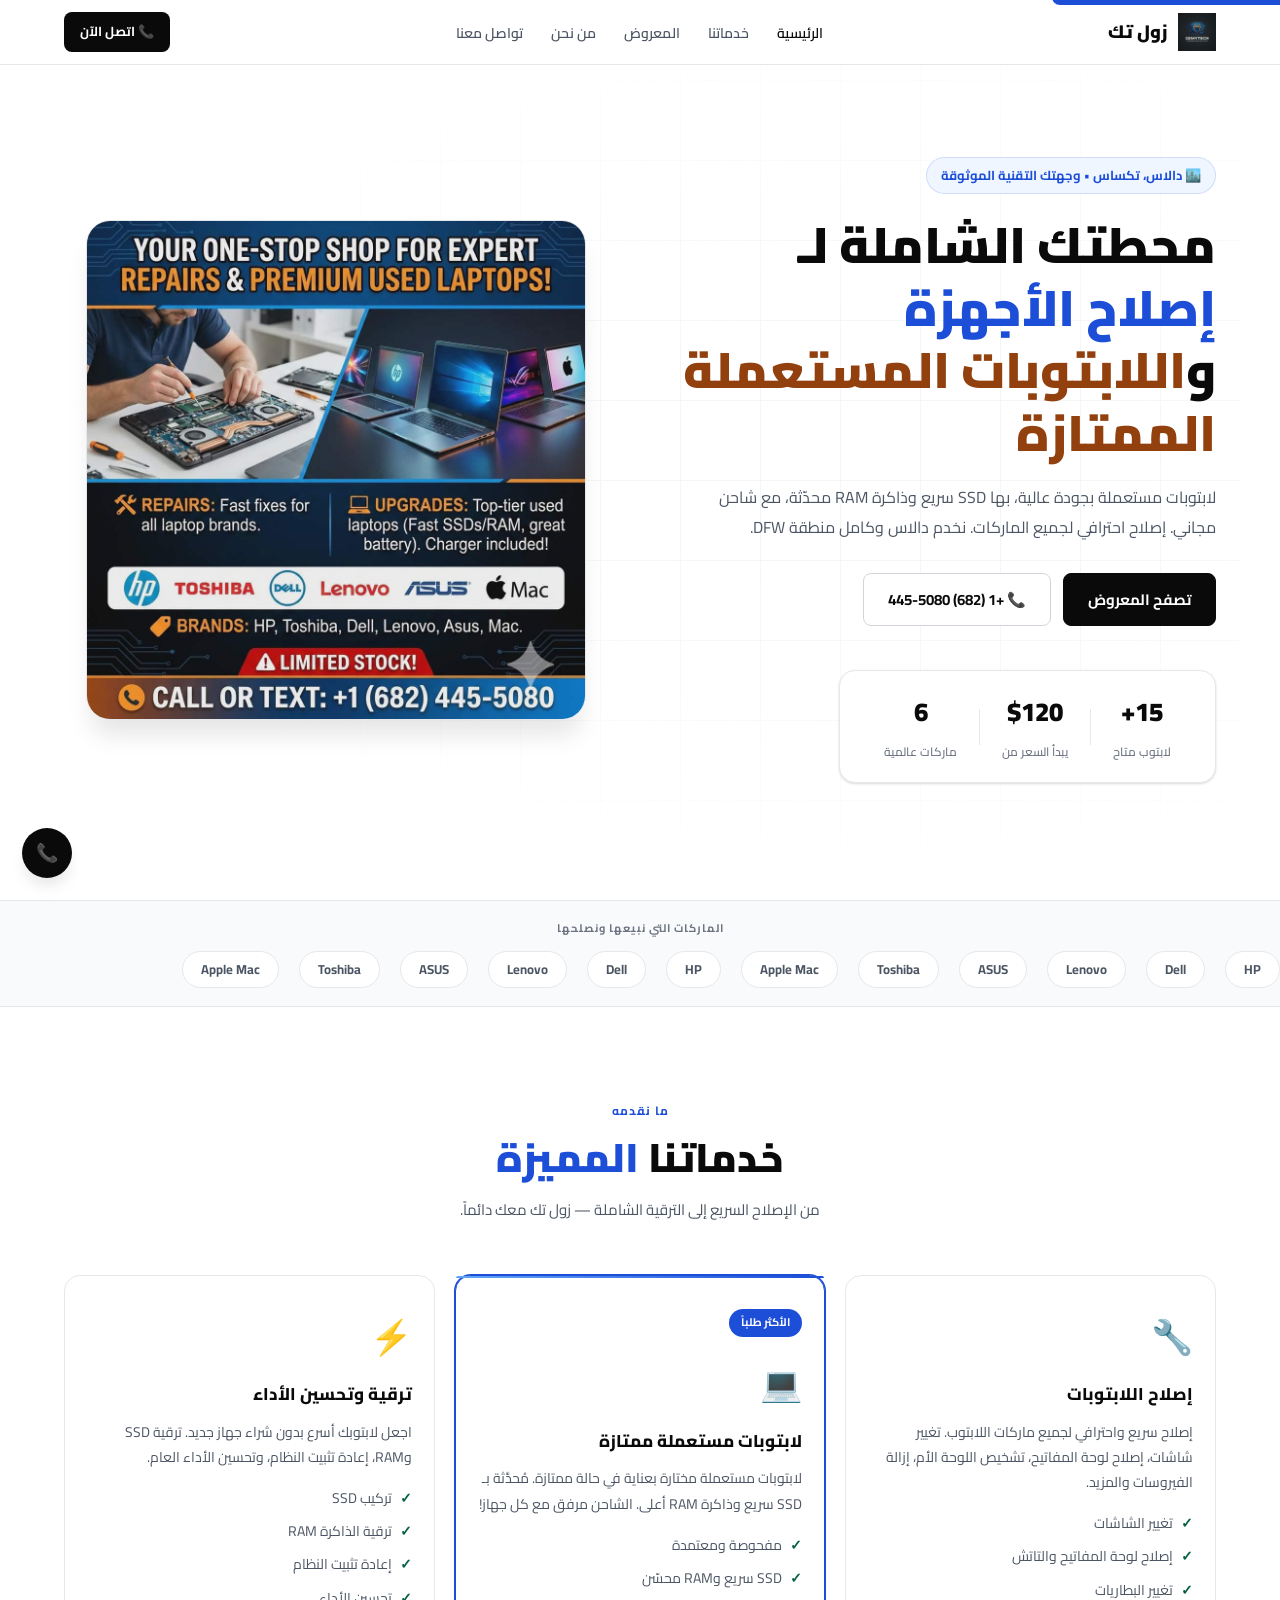
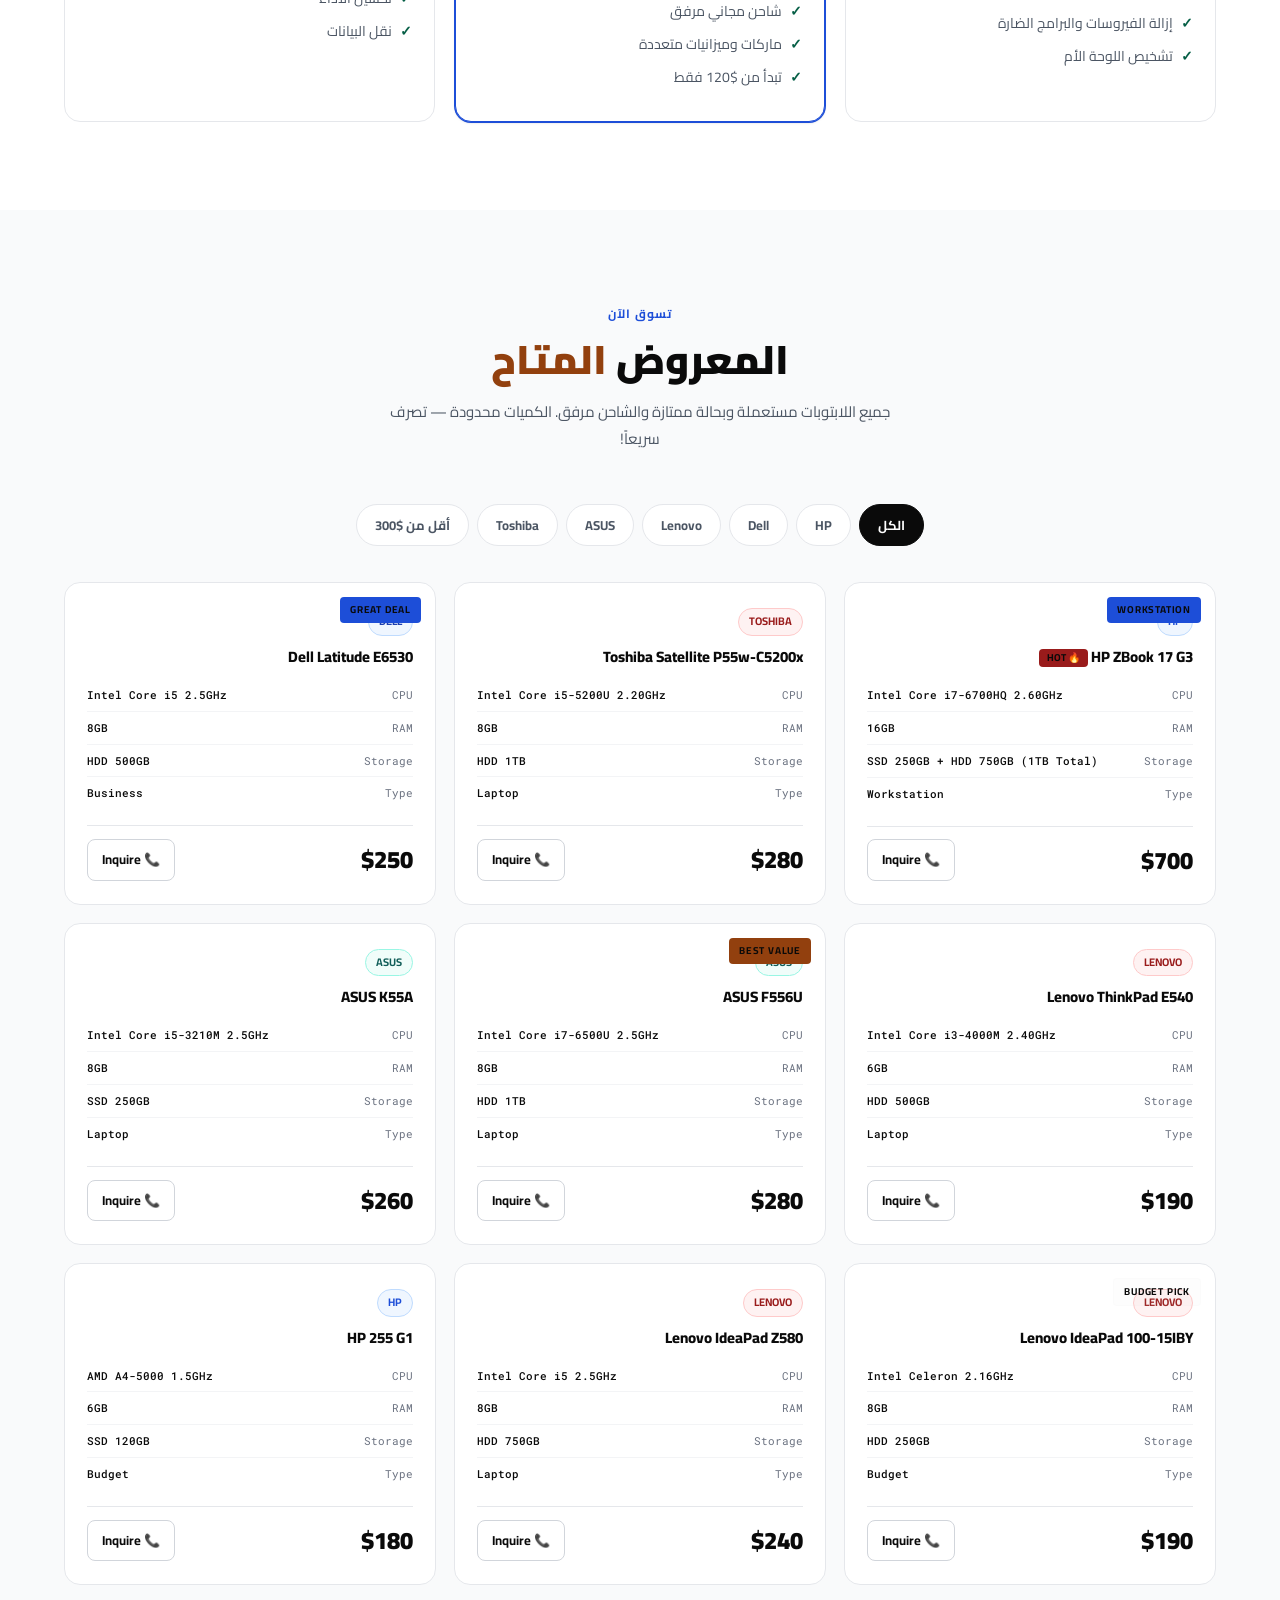
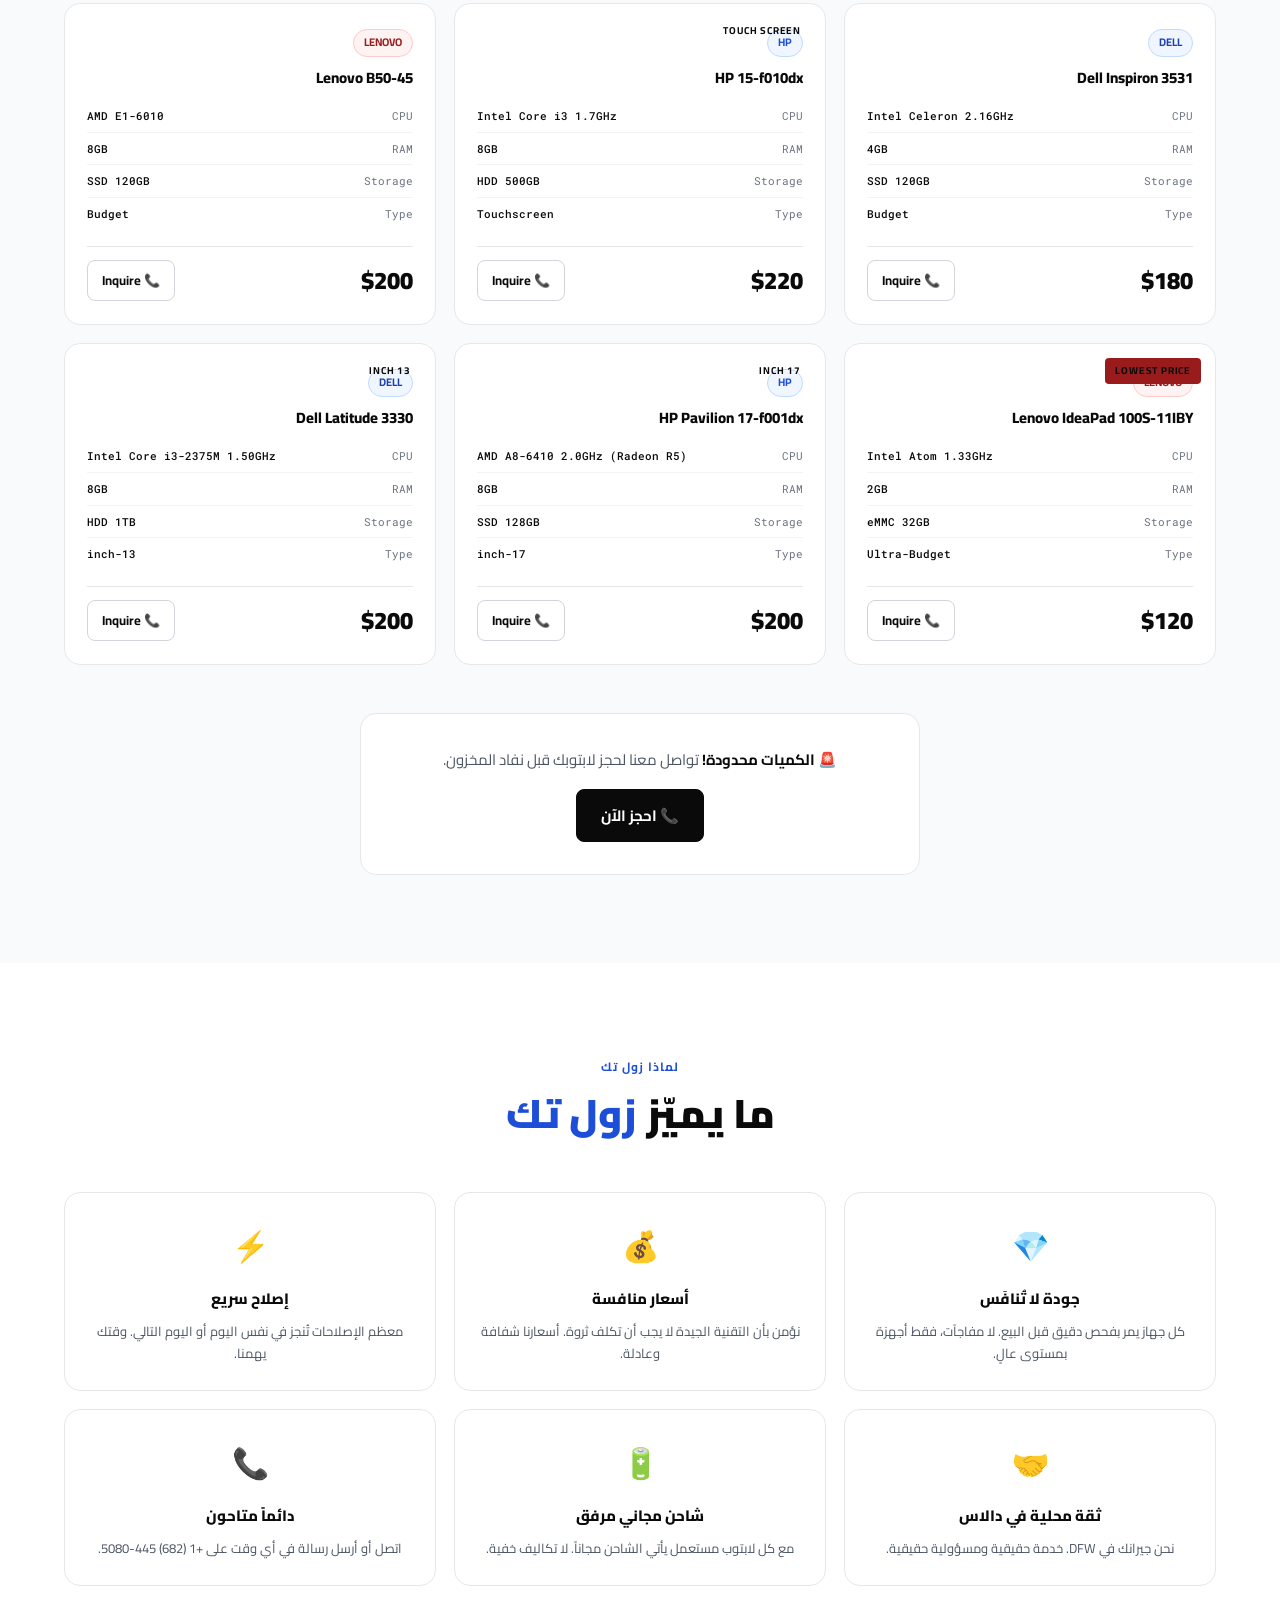
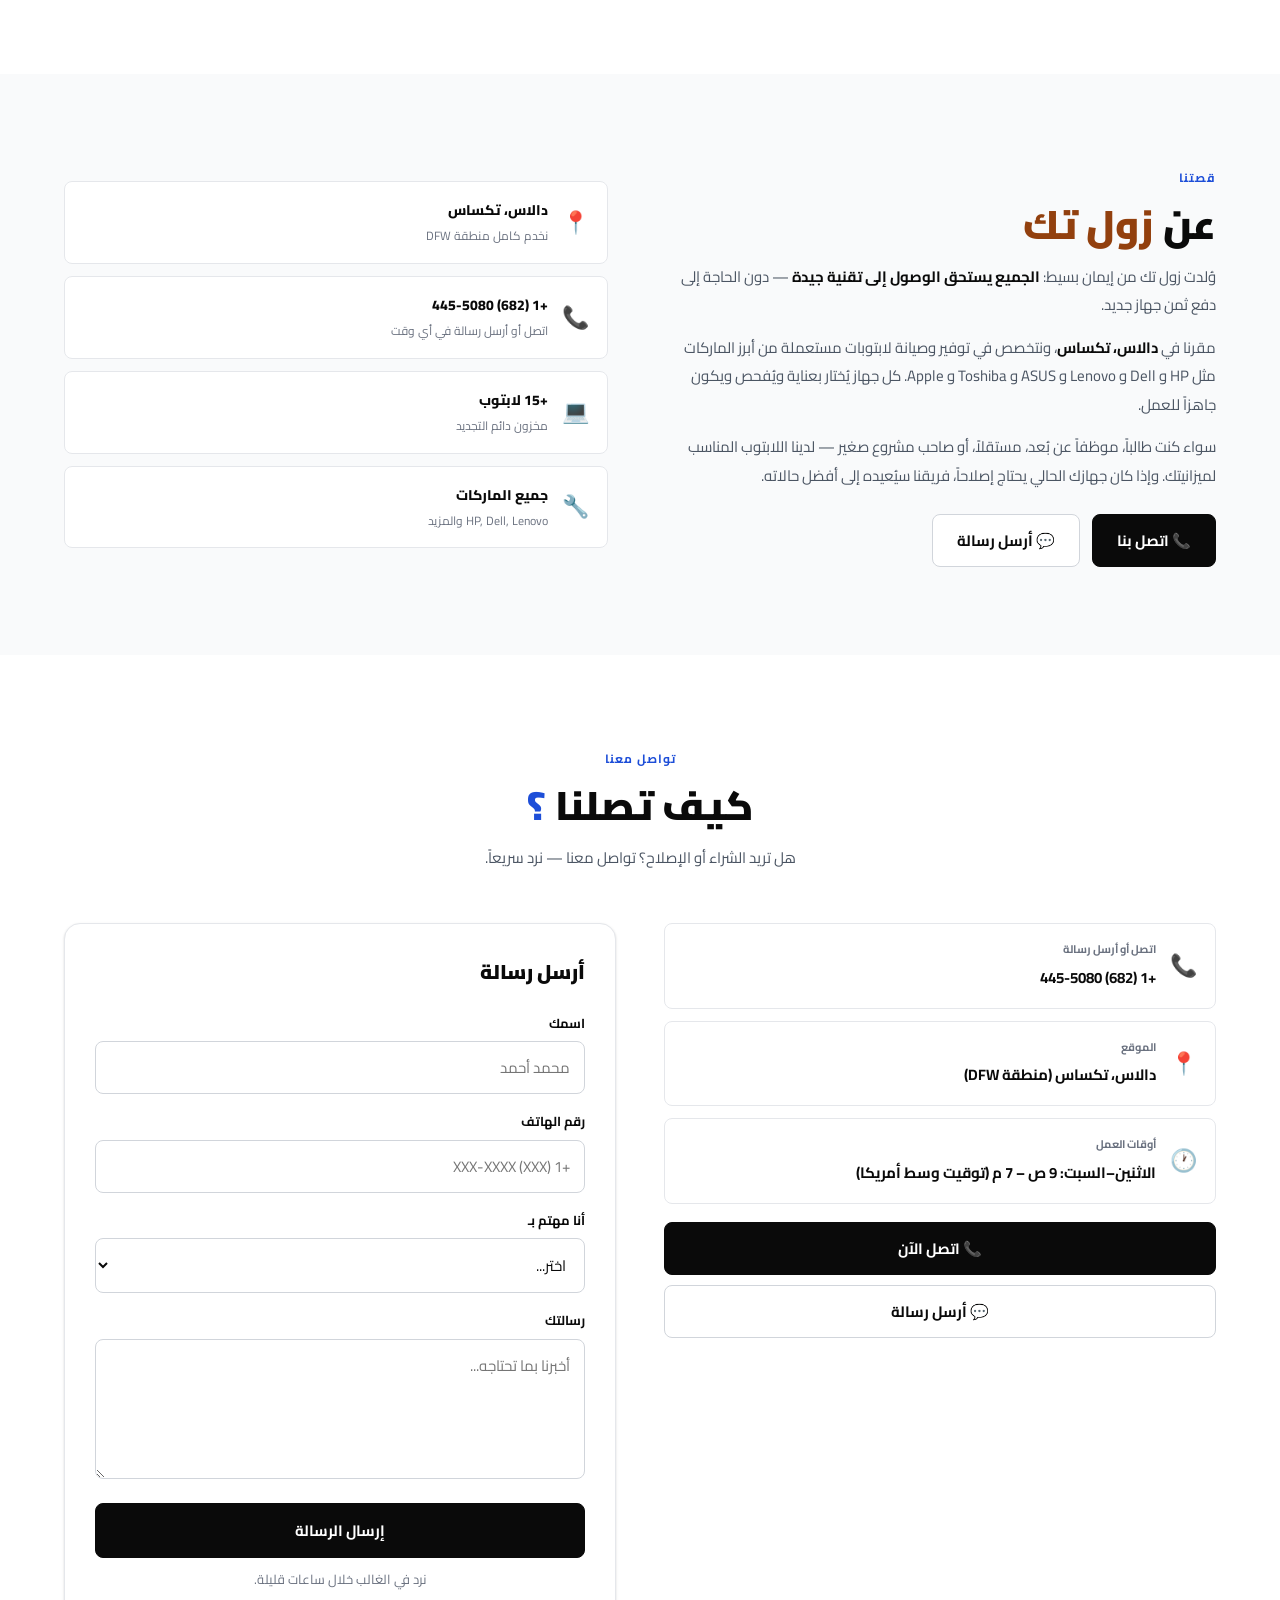
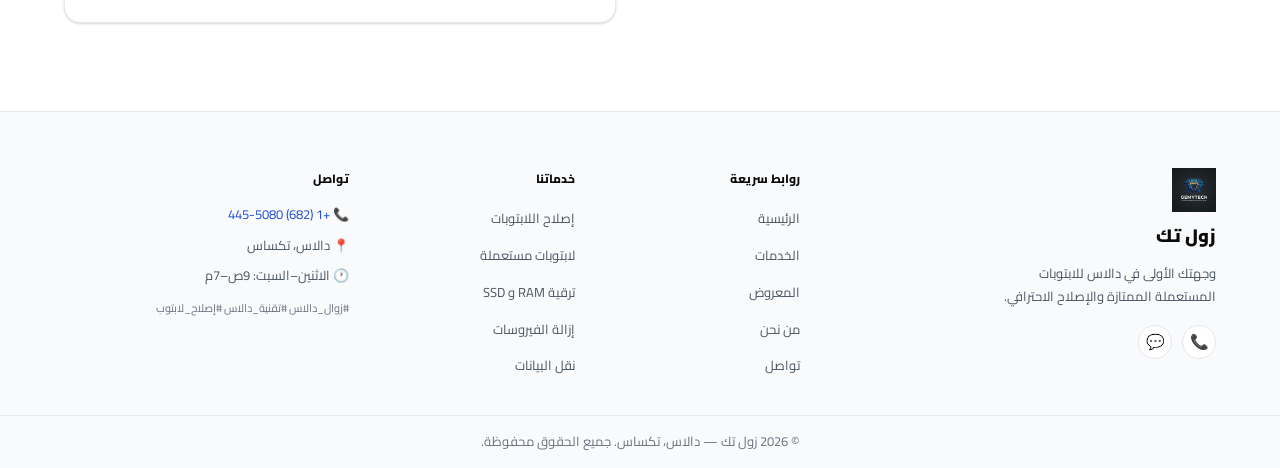
==== index.html @ 622d2b80 "Initial commit for Zool Tech website with Firebase Hosting configuration" ====
<!DOCTYPE html>
<html lang="ar" dir="rtl">

<head>
  <meta charset="UTF-8" />
  <meta name="viewport" content="width=device-width, initial-scale=1.0" />
  <title>زول تك | إصلاح الأجهزة واللابتوبات المستعملة الممتازة — دالاس، تكساس</title>
  <meta name="description"
    content="زول تك هو وجهتك الأولى في دالاس للحصول على لابتوبات مستعملة عالية الجودة وخدمات إصلاح احترافية. اتصل بنا: +1 (682) 445-5080" />
  <link rel="preconnect" href="https://fonts.googleapis.com" />
  <link rel="preconnect" href="https://fonts.gstatic.com" crossorigin />
  <link
    href="https://fonts.googleapis.com/css2?family=Cairo:wght@400;500;600;700;800;900&family=Roboto+Mono:wght@500&display=swap"
    rel="stylesheet" />
  <link rel="stylesheet" href="style.css" />
</head>

<body>

  <a href="#services" class="skip-link">الانتقال إلى المحتوى الرئيسي</a>

  <!-- ===== NAVBAR ===== -->
  <nav id="navbar">
    <div class="nav-container">
      <a href="#home" class="nav-logo">
        <img src="logo.png" alt="شعار زول تك" class="logo-img" />
        <span class="brand-name">زول تك</span>
      </a>
      <ul class="nav-links" id="navLinks">
        <li><a href="#home">الرئيسية</a></li>
        <li><a href="#services">خدماتنا</a></li>
        <li><a href="#inventory">المعروض</a></li>
        <li><a href="#about">من نحن</a></li>
        <li><a href="#contact">تواصل معنا</a></li>
      </ul>
      <a href="tel:+16824455080" class="btn-nav-cta">📞 اتصل الآن</a>
      <button class="hamburger" id="hamburger" aria-label="فتح القائمة">
        <span></span><span></span><span></span>
      </button>
    </div>
  </nav>

  <!-- ===== HERO ===== -->
  <section id="home" class="hero">
    <div class="hero-grid-bg"></div>
    <div class="hero-content">
      <span class="hero-badge">🏙️ دالاس، تكساس • وجهتك التقنية الموثوقة</span>
      <h1 class="hero-title">محطتك الشاملة لـ<br /><span class="accent-blue">إصلاح الأجهزة</span><br />و<span
          class="accent-gold">اللابتوبات المستعملة الممتازة</span></h1>
      <p class="hero-subtitle">لابتوبات مستعملة بجودة عالية، بها SSD سريع وذاكرة RAM محدّثة، مع شاحن مجاني. إصلاح
        احترافي لجميع الماركات. نخدم دالاس وكامل منطقة DFW.</p>
      <div class="hero-actions">
        <a href="#inventory" class="btn-primary" id="hero-browse-btn">تصفح المعروض</a>
        <a href="tel:+16824455080" class="btn-secondary" id="hero-call-btn">📞 +1 (682) 445-5080</a>
      </div>
      <div class="hero-stats">
        <div class="stat-item">
          <span class="stat-number">+15</span>
          <span class="stat-label">لابتوب متاح</span>
        </div>
        <div class="stat-divider"></div>
        <div class="stat-item">
          <span class="stat-number">$120</span>
          <span class="stat-label">يبدأ السعر من</span>
        </div>
        <div class="stat-divider"></div>
        <div class="stat-item">
          <span class="stat-number">6</span>
          <span class="stat-label">ماركات عالمية</span>
        </div>
      </div>
    </div>
    <div class="hero-visual">
      <div class="hero-image-wrapper">
        <img src="ad.jpeg" alt="زول تك - إصلاح ولابتوبات مستعملة" class="hero-ad-img" />
      </div>
    </div>
  </section>

  <!-- ===== BRANDS TICKER ===== -->
  <section class="brands-section">
    <div class="brands-label">الماركات التي نبيعها ونصلحها</div>
    <div class="brands-ticker">
      <div class="brands-track">
        <span class="brand-tag">HP</span>
        <span class="brand-tag">Dell</span>
        <span class="brand-tag">Lenovo</span>
        <span class="brand-tag">ASUS</span>
        <span class="brand-tag">Toshiba</span>
        <span class="brand-tag">Apple Mac</span>
        <span class="brand-tag">HP</span>
        <span class="brand-tag">Dell</span>
        <span class="brand-tag">Lenovo</span>
        <span class="brand-tag">ASUS</span>
        <span class="brand-tag">Toshiba</span>
        <span class="brand-tag">Apple Mac</span>
      </div>
    </div>
  </section>

  <!-- ===== SERVICES ===== -->
  <section id="services" class="services-section">
    <div class="container">
      <div class="section-header">
        <span class="section-eyebrow">ما نقدمه</span>
        <h2 class="section-title">خدماتنا <span class="accent-blue">المميزة</span></h2>
        <p class="section-sub">من الإصلاح السريع إلى الترقية الشاملة — زول تك معك دائماً.</p>
      </div>
      <div class="services-grid">
        <div class="service-card" id="service-repairs">
          <div class="service-icon">🔧</div>
          <h3>إصلاح اللابتوبات</h3>
          <p>إصلاح سريع واحترافي لجميع ماركات اللابتوب. تغيير شاشات، إصلاح لوحة المفاتيح، تشخيص اللوحة الأم، إزالة
            الفيروسات والمزيد.</p>
          <ul class="service-list">
            <li>تغيير الشاشات</li>
            <li>إصلاح لوحة المفاتيح والتاتش</li>
            <li>تغيير البطاريات</li>
            <li>إزالة الفيروسات والبرامج الضارة</li>
            <li>تشخيص اللوحة الأم</li>
          </ul>
        </div>
        <div class="service-card featured" id="service-laptops">
          <div class="featured-badge">الأكثر طلباً</div>
          <div class="service-icon">💻</div>
          <h3>لابتوبات مستعملة ممتازة</h3>
          <p>لابتوبات مستعملة مختارة بعناية في حالة ممتازة. مُحدَّثة بـ SSD سريع وذاكرة RAM أعلى. الشاحن مرفق مع كل
            جهاز!</p>
          <ul class="service-list">
            <li>مفحوصة ومعتمدة</li>
            <li>SSD سريع وRAM محسّن</li>
            <li>شاحن مجاني مرفق</li>
            <li>ماركات وميزانيات متعددة</li>
            <li>تبدأ من $120 فقط</li>
          </ul>
        </div>
        <div class="service-card" id="service-upgrades">
          <div class="service-icon">⚡</div>
          <h3>ترقية وتحسين الأداء</h3>
          <p>اجعل لابتوبك أسرع بدون شراء جهاز جديد. ترقية SSD وRAM، إعادة تثبيت النظام، وتحسين الأداء العام.</p>
          <ul class="service-list">
            <li>تركيب SSD</li>
            <li>ترقية الذاكرة RAM</li>
            <li>إعادة تثبيت النظام</li>
            <li>تحسين الأداء</li>
            <li>نقل البيانات</li>
          </ul>
        </div>
      </div>
    </div>
  </section>

  <!-- ===== INVENTORY ===== -->
  <section id="inventory" class="inventory-section">
    <div class="container">
      <div class="section-header">
        <span class="section-eyebrow">تسوق الآن</span>
        <h2 class="section-title">المعروض <span class="accent-gold">المتاح</span></h2>
        <p class="section-sub">جميع اللابتوبات مستعملة وبحالة ممتازة والشاحن مرفق. الكميات محدودة — تصرف سريعاً!</p>
      </div>
      <div class="filter-bar" id="filterBar">
        <button class="filter-btn active" data-filter="all" id="filter-all">الكل</button>
        <button class="filter-btn" data-filter="hp" id="filter-hp">HP</button>
        <button class="filter-btn" data-filter="dell" id="filter-dell">Dell</button>
        <button class="filter-btn" data-filter="lenovo" id="filter-lenovo">Lenovo</button>
        <button class="filter-btn" data-filter="asus" id="filter-asus">ASUS</button>
        <button class="filter-btn" data-filter="toshiba" id="filter-toshiba">Toshiba</button>
        <button class="filter-btn" data-filter="under300" id="filter-budget">أقل من $300</button>
      </div>
      <div class="inventory-grid" id="inventoryGrid"></div>
      <div class="inventory-cta">
        <p>🚨 <strong>الكميات محدودة!</strong> تواصل معنا لحجز لابتوبك قبل نفاد المخزون.</p>
        <a href="tel:+16824455080" class="btn-primary" id="inventory-cta-btn">📞 احجز الآن</a>
      </div>
    </div>
  </section>

  <!-- ===== WHY US ===== -->
  <section class="why-section">
    <div class="container">
      <div class="section-header">
        <span class="section-eyebrow">لماذا زول تك</span>
        <h2 class="section-title">ما يميّز <span class="accent-blue">زول تك</span></h2>
      </div>
      <div class="why-grid">
        <div class="why-card">
          <div class="why-icon">💎</div>
          <h4>جودة لا تُنافَس</h4>
          <p>كل جهاز يمر بفحص دقيق قبل البيع. لا مفاجآت، فقط أجهزة بمستوى عالٍ.</p>
        </div>
        <div class="why-card">
          <div class="why-icon">💰</div>
          <h4>أسعار منافسة</h4>
          <p>نؤمن بأن التقنية الجيدة لا يجب أن تكلف ثروة. أسعارنا شفافة وعادلة.</p>
        </div>
        <div class="why-card">
          <div class="why-icon">⚡</div>
          <h4>إصلاح سريع</h4>
          <p>معظم الإصلاحات تُنجز في نفس اليوم أو اليوم التالي. وقتك يهمنا.</p>
        </div>
        <div class="why-card">
          <div class="why-icon">🤝</div>
          <h4>ثقة محلية في دالاس</h4>
          <p>نحن جيرانك في DFW. خدمة حقيقية ومسؤولية حقيقية.</p>
        </div>
        <div class="why-card">
          <div class="why-icon">🔋</div>
          <h4>شاحن مجاني مرفق</h4>
          <p>مع كل لابتوب مستعمل يأتي الشاحن مجاناً. لا تكاليف خفية.</p>
        </div>
        <div class="why-card">
          <div class="why-icon">📞</div>
          <h4>دائماً متاحون</h4>
          <p>اتصل أو أرسل رسالة في أي وقت على +1 (682) 445-5080.</p>
        </div>
      </div>
    </div>
  </section>

  <!-- ===== ABOUT ===== -->
  <section id="about" class="about-section">
    <div class="container about-grid">
      <div class="about-text">
        <span class="section-eyebrow">قصتنا</span>
        <h2 class="section-title">عن <span class="accent-gold">زول تك</span></h2>
        <p>وُلدت زول تك من إيمان بسيط: <strong>الجميع يستحق الوصول إلى تقنية جيدة</strong> — دون الحاجة إلى دفع ثمن
          جهاز جديد.</p>
        <p>مقرنا في <strong>دالاس، تكساس</strong>، ونتخصص في توفير وصيانة لابتوبات مستعملة من أبرز الماركات مثل HP و
          Dell و Lenovo و ASUS و Toshiba و Apple. كل جهاز يُختار بعناية ويُفحص ويكون جاهزاً للعمل.</p>
        <p>سواء كنت طالباً، موظفاً عن بُعد، مستقلاً، أو صاحب مشروع صغير — لدينا اللابتوب المناسب لميزانيتك. وإذا كان
          جهازك الحالي يحتاج إصلاحاً، فريقنا سيُعيده إلى أفضل حالاته.</p>
        <div class="about-contact">
          <a href="tel:+16824455080" class="btn-primary" id="about-call-btn">📞 اتصل بنا</a>
          <a href="sms:+16824455080" class="btn-secondary" id="about-text-btn">💬 أرسل رسالة</a>
        </div>
      </div>
      <div class="about-visual">
        <div class="about-card-stack">
          <div class="about-badge-card">
            <div class="abc-icon">📍</div>
            <div>
              <strong>دالاس، تكساس</strong>
              <span>نخدم كامل منطقة DFW</span>
            </div>
          </div>
          <div class="about-badge-card">
            <div class="abc-icon">📞</div>
            <div>
              <strong>+1 (682) 445-5080</strong>
              <span>اتصل أو أرسل رسالة في أي وقت</span>
            </div>
          </div>
          <div class="about-badge-card">
            <div class="abc-icon">💻</div>
            <div>
              <strong>+15 لابتوب</strong>
              <span>مخزون دائم التجديد</span>
            </div>
          </div>
          <div class="about-badge-card">
            <div class="abc-icon">🔧</div>
            <div>
              <strong>جميع الماركات</strong>
              <span>HP, Dell, Lenovo والمزيد</span>
            </div>
          </div>
        </div>
      </div>
    </div>
  </section>

  <!-- ===== CONTACT ===== -->
  <section id="contact" class="contact-section">
    <div class="container">
      <div class="section-header">
        <span class="section-eyebrow">تواصل معنا</span>
        <h2 class="section-title">كيف تصلنا <span class="accent-blue">؟</span></h2>
        <p class="section-sub">هل تريد الشراء أو الإصلاح؟ تواصل معنا — نرد سريعاً.</p>
      </div>
      <div class="contact-grid">
        <div class="contact-info">
          <div class="contact-card" id="contact-phone">
            <div class="contact-icon">📞</div>
            <div>
              <h4>اتصل أو أرسل رسالة</h4>
              <a href="tel:+16824455080">+1 (682) 445-5080</a>
            </div>
          </div>
          <div class="contact-card" id="contact-location">
            <div class="contact-icon">📍</div>
            <div>
              <h4>الموقع</h4>
              <span>دالاس، تكساس (منطقة DFW)</span>
            </div>
          </div>
          <div class="contact-card" id="contact-hours">
            <div class="contact-icon">🕐</div>
            <div>
              <h4>أوقات العمل</h4>
              <span>الاثنين–السبت: 9 ص – 7 م (توقيت وسط أمريكا)</span>
            </div>
          </div>
          <div class="contact-ctas">
            <a href="tel:+16824455080" class="btn-primary full-width" id="contact-call-btn">📞 اتصل الآن</a>
            <a href="sms:+16824455080" class="btn-secondary full-width" id="contact-sms-btn">💬 أرسل رسالة</a>
          </div>
        </div>
        <div class="contact-form-wrapper">
          <form class="contact-form" id="contactForm">
            <h3>أرسل رسالة</h3>
            <div class="form-group">
              <label for="name">اسمك</label>
              <input type="text" id="name" placeholder="محمد أحمد" required />
            </div>
            <div class="form-group">
              <label for="phone">رقم الهاتف</label>
              <input type="tel" id="phone" placeholder="+1 (XXX) XXX-XXXX" />
            </div>
            <div class="form-group">
              <label for="interest">أنا مهتم بـ</label>
              <select id="interest">
                <option value="">اختر...</option>
                <option value="buy">شراء لابتوب</option>
                <option value="repair">إصلاح لابتوب</option>
                <option value="upgrade">ترقية / قطع غيار</option>
                <option value="other">أخرى</option>
              </select>
            </div>
            <div class="form-group">
              <label for="message">رسالتك</label>
              <textarea id="message" rows="4" placeholder="أخبرنا بما تحتاجه..."></textarea>
            </div>
            <button type="submit" class="btn-primary full-width" id="form-submit-btn">إرسال الرسالة</button>
            <p class="form-note">نرد في الغالب خلال ساعات قليلة.</p>
          </form>
        </div>
      </div>
    </div>
  </section>

  <!-- ===== FOOTER ===== -->
  <footer class="footer">
    <div class="container footer-grid">
      <div class="footer-brand">
        <img src="logo.png" alt="زول تك" class="footer-logo" />
        <span class="footer-brand-name">زول تك</span>
        <p>وجهتك الأولى في دالاس للابتوبات المستعملة الممتازة والإصلاح الاحترافي.</p>
        <div class="footer-social">
          <a href="tel:+16824455080" class="social-link" id="footer-call">📞</a>
          <a href="sms:+16824455080" class="social-link" id="footer-sms">💬</a>
        </div>
      </div>
      <div class="footer-links">
        <h5>روابط سريعة</h5>
        <ul>
          <li><a href="#home">الرئيسية</a></li>
          <li><a href="#services">الخدمات</a></li>
          <li><a href="#inventory">المعروض</a></li>
          <li><a href="#about">من نحن</a></li>
          <li><a href="#contact">تواصل</a></li>
        </ul>
      </div>
      <div class="footer-links">
        <h5>خدماتنا</h5>
        <ul>
          <li><a href="#services">إصلاح اللابتوبات</a></li>
          <li><a href="#services">لابتوبات مستعملة</a></li>
          <li><a href="#services">ترقية RAM و SSD</a></li>
          <li><a href="#services">إزالة الفيروسات</a></li>
          <li><a href="#services">نقل البيانات</a></li>
        </ul>
      </div>
      <div class="footer-contact">
        <h5>تواصل</h5>
        <p>📞 <a href="tel:+16824455080">+1 (682) 445-5080</a></p>
        <p>📍 دالاس، تكساس</p>
        <p>🕐 الاثنين–السبت: 9ص–7م</p>
        <p class="footer-hashtags">#زوال_دالاس #تقنية_دالاس #إصلاح_لابتوب</p>
      </div>
    </div>
    <div class="footer-bottom">
      <p>&copy; 2026 زول تك — دالاس، تكساس. جميع الحقوق محفوظة.</p>
    </div>
  </footer>

  <a href="tel:+16824455080" class="floating-cta" id="floatingCta" aria-label="اتصل بزول تك">
    📞
    <span class="floating-label">اتصل الآن</span>
  </a>

  <script src="script.js"></script>
</body>

</html>
---- style.css ----
/* =========================================
   زول تك — Arabic RTL Style
   Based on GemyTech Light Theme + RTL Overrides
   Font: Cairo (Arabic Google Font)
========================================= */

@import url('https://fonts.googleapis.com/css2?family=Cairo:wght@400;500;600;700;800;900&family=Roboto+Mono:wght@500&display=swap');

*,
*::before,
*::after {
    box-sizing: border-box;
    margin: 0;
    padding: 0;
}

:root {
    --bg: #FFFFFF;
    --bg-subtle: #F9FAFB;
    --bg-muted: #F3F4F6;
    --bg-card: #FFFFFF;
    --border: #E5E7EB;
    --border-dark: #D1D5DB;
    --text: #0A0A0A;
    --text-secondary: #4B5563;
    --text-muted: #6B7280;
    --blue: #1D4ED8;
    --blue-hover: #1E40AF;
    --blue-light: #EFF6FF;
    --blue-ring: rgba(29, 78, 216, 0.2);
    --gold: #92400E;
    --gold-bg: #FFFBEB;
    --red: #991B1B;
    --red-bg: #FEF2F2;
    --green: #065F46;
    --font-body: 'Cairo', 'Segoe UI', Arial, sans-serif;
    --font-mono: 'Roboto Mono', monospace;
    --radius: 8px;
    --radius-lg: 16px;
    --radius-xl: 24px;
    --transition: 0.2s ease;
    --shadow-sm: 0 1px 2px rgba(0, 0, 0, 0.05);
    --shadow: 0 1px 3px rgba(0, 0, 0, 0.1), 0 1px 2px rgba(0, 0, 0, 0.06);
    --shadow-md: 0 4px 6px -1px rgba(0, 0, 0, 0.1);
    --shadow-lg: 0 10px 15px -3px rgba(0, 0, 0, 0.1);
    --shadow-xl: 0 20px 25px -5px rgba(0, 0, 0, 0.1);
    --focus-ring: 0 0 0 3px var(--blue-ring);
}

html {
    scroll-behavior: smooth;
    font-size: 16px;
    direction: rtl;
}

body {
    font-family: var(--font-body);
    background-color: var(--bg);
    color: var(--text);
    line-height: 1.8;
    overflow-x: hidden;
    -webkit-font-smoothing: antialiased;
    direction: rtl;
    text-align: right;
}

a {
    text-decoration: none;
    color: var(--blue);
    transition: color var(--transition);
}

a:hover {
    color: var(--blue-hover);
}

ul {
    list-style: none;
}

img {
    max-width: 100%;
    display: block;
}

:focus-visible {
    outline: 2px solid var(--blue);
    outline-offset: 2px;
}

.skip-link {
    position: absolute;
    top: -40px;
    right: 0;
    background: var(--blue);
    color: #fff;
    padding: 8px 16px;
    z-index: 9999;
    font-weight: 600;
    border-radius: 0 0 0 var(--radius);
}

.skip-link:focus {
    top: 0;
}

::-webkit-scrollbar {
    width: 6px;
}

::-webkit-scrollbar-track {
    background: var(--bg-muted);
}

::-webkit-scrollbar-thumb {
    background: var(--border-dark);
    border-radius: 3px;
}

.container {
    max-width: 1200px;
    margin: 0 auto;
    padding: 0 24px;
}

.accent-blue {
    color: var(--blue);
}

.accent-gold {
    color: var(--gold);
}

.full-width {
    width: 100%;
}

/* ===== BUTTONS ===== */
.btn-primary {
    display: inline-flex;
    align-items: center;
    justify-content: center;
    gap: 8px;
    background: var(--text);
    color: var(--bg);
    font-family: var(--font-body);
    font-weight: 700;
    font-size: 15px;
    padding: 12px 24px;
    border-radius: var(--radius);
    border: 1px solid var(--text);
    cursor: pointer;
    transition: all var(--transition);
    letter-spacing: 0;
}

.btn-primary:hover {
    background: #262626;
    box-shadow: var(--shadow-md);
    transform: translateY(-1px);
}

.btn-secondary {
    display: inline-flex;
    align-items: center;
    justify-content: center;
    gap: 8px;
    background: var(--bg);
    color: var(--text);
    font-family: var(--font-body);
    font-weight: 700;
    font-size: 15px;
    padding: 12px 24px;
    border-radius: var(--radius);
    border: 1px solid var(--border-dark);
    cursor: pointer;
    transition: all var(--transition);
}

.btn-secondary:hover {
    background: var(--bg-muted);
    border-color: var(--text-muted);
    transform: translateY(-1px);
}

/* ===== NAVBAR ===== */
#navbar {
    position: fixed;
    top: 0;
    left: 0;
    right: 0;
    z-index: 1000;
    background: rgba(255, 255, 255, 0.88);
    backdrop-filter: blur(12px) saturate(180%);
    border-bottom: 1px solid var(--border);
    transition: all var(--transition);
}

#navbar.scrolled {
    background: rgba(255, 255, 255, 0.97);
    box-shadow: var(--shadow-sm);
}

.nav-container {
    max-width: 1200px;
    margin: 0 auto;
    padding: 0 24px;
    display: flex;
    align-items: center;
    justify-content: space-between;
    height: 64px;
}

.nav-logo {
    display: flex;
    align-items: center;
    gap: 10px;
}

.logo-img {
    height: 38px;
    width: auto;
}

.brand-name {
    font-size: 18px;
    font-weight: 900;
    color: var(--text);
    letter-spacing: 0;
    line-height: 1;
}

.nav-links {
    display: flex;
    gap: 4px;
    align-items: center;
}

.nav-links a {
    font-size: 14px;
    font-weight: 600;
    color: var(--text-secondary);
    transition: color var(--transition);
    padding: 6px 12px;
    border-radius: var(--radius);
}

.nav-links a:hover {
    color: var(--text);
    background: var(--bg-muted);
}

.btn-nav-cta {
    background: var(--text);
    color: var(--bg);
    font-weight: 700;
    font-size: 13px;
    padding: 8px 16px;
    border-radius: var(--radius);
    transition: all var(--transition);
    font-family: var(--font-body);
}

.btn-nav-cta:hover {
    background: #262626;
    color: var(--bg);
}

.hamburger {
    display: none;
    flex-direction: column;
    gap: 5px;
    background: none;
    border: none;
    cursor: pointer;
}

.hamburger span {
    display: block;
    width: 20px;
    height: 2px;
    background: var(--text);
    border-radius: 2px;
    transition: all var(--transition);
}

/* ===== HERO ===== */
.hero {
    display: grid;
    grid-template-columns: 1fr 1fr;
    gap: 64px;
    align-items: center;
    max-width: 1200px;
    margin: 0 auto;
    min-height: 100vh;
    padding: 100px 24px 60px;
    position: relative;
}

.hero-grid-bg {
    position: absolute;
    inset: 0;
    z-index: 0;
    background-image: linear-gradient(var(--border) 1px, transparent 1px), linear-gradient(90deg, var(--border) 1px, transparent 1px);
    background-size: 80px 80px;
    opacity: 0.4;
    mask-image: radial-gradient(ellipse at 70% 50%, black 20%, transparent 70%);
}

.hero-content {
    position: relative;
    z-index: 2;
}

.hero-visual {
    position: relative;
    z-index: 2;
    display: flex;
    justify-content: center;
    align-items: center;
}

.hero-ad-img {
    width: 100%;
    max-width: 500px;
    border-radius: var(--radius-xl);
    box-shadow: var(--shadow-xl);
    border: 1px solid var(--border);
}

.hero-badge {
    display: inline-flex;
    align-items: center;
    gap: 6px;
    background: var(--blue-light);
    border: 1px solid rgba(29, 78, 216, 0.15);
    color: var(--blue);
    padding: 6px 14px;
    border-radius: 50px;
    font-size: 13px;
    font-weight: 700;
    margin-bottom: 20px;
    animation: fadeInDown 0.5s ease;
}

.hero-title {
    font-size: clamp(26px, 4vw, 50px);
    font-weight: 900;
    line-height: 1.25;
    color: var(--text);
    margin-bottom: 18px;
    animation: fadeInUp 0.6s ease 0.1s both;
}

.hero-subtitle {
    font-size: 16px;
    color: var(--text-secondary);
    max-width: 500px;
    margin-bottom: 30px;
    line-height: 1.9;
    animation: fadeInUp 0.6s ease 0.15s both;
}

.hero-actions {
    display: flex;
    gap: 12px;
    flex-wrap: wrap;
    margin-bottom: 44px;
    animation: fadeInUp 0.6s ease 0.2s both;
}

.hero-stats {
    display: flex;
    align-items: center;
    background: var(--bg);
    border: 1px solid var(--border);
    border-radius: var(--radius-lg);
    padding: 18px 22px;
    box-shadow: var(--shadow);
    width: fit-content;
    animation: fadeInUp 0.6s ease 0.3s both;
}

.stat-item {
    text-align: center;
    padding: 0 22px;
}

.stat-number {
    display: block;
    font-size: 26px;
    color: var(--text);
    font-weight: 900;
}

.stat-label {
    font-size: 12px;
    color: var(--text-muted);
    font-weight: 500;
}

.stat-divider {
    width: 1px;
    height: 36px;
    background: var(--border);
}

/* ===== BRANDS TICKER ===== */
.brands-section {
    background: var(--bg-subtle);
    padding: 18px 0;
    border-top: 1px solid var(--border);
    border-bottom: 1px solid var(--border);
    overflow: hidden;
}

.brands-label {
    text-align: center;
    font-size: 11px;
    font-weight: 700;
    letter-spacing: 1px;
    color: var(--text-muted);
    margin-bottom: 12px;
    padding: 0 24px;
    text-transform: uppercase;
}

.brands-ticker {
    overflow: hidden;
}

.brands-track {
    display: flex;
    gap: 20px;
    width: max-content;
    animation: ticker 20s linear infinite;
}

.brand-tag {
    font-size: 13px;
    font-weight: 700;
    color: var(--text-secondary);
    padding: 6px 18px;
    border: 1px solid var(--border);
    border-radius: 50px;
    background: var(--bg);
    white-space: nowrap;
}

@keyframes ticker {
    0% {
        transform: translateX(0);
    }

    100% {
        transform: translateX(-50%);
    }
}

/* ===== SECTION COMMON ===== */
.section-header {
    text-align: center;
    margin-bottom: 52px;
}

.section-eyebrow {
    display: inline-block;
    font-size: 12px;
    font-weight: 700;
    letter-spacing: 1px;
    color: var(--blue);
    margin-bottom: 10px;
}

.section-title {
    font-size: clamp(24px, 3.5vw, 40px);
    font-weight: 900;
    color: var(--text);
    margin-bottom: 12px;
    line-height: 1.3;
}

.section-sub {
    font-size: 15px;
    color: var(--text-secondary);
    max-width: 520px;
    margin: 0 auto;
    line-height: 1.8;
}

/* ===== SERVICES ===== */
.services-section {
    padding: 88px 0;
    background: var(--bg);
}

.services-grid {
    display: grid;
    grid-template-columns: repeat(3, 1fr);
    gap: 20px;
}

.service-card {
    background: var(--bg);
    border: 1px solid var(--border);
    border-radius: var(--radius-lg);
    padding: 30px 22px;
    position: relative;
    transition: all var(--transition);
}

.service-card::before {
    content: '';
    position: absolute;
    top: 0;
    right: 0;
    left: 0;
    height: 2px;
    background: linear-gradient(90deg, #60A5FA, var(--blue));
    border-radius: var(--radius-lg) var(--radius-lg) 0 0;
    transform: scaleX(0);
    transform-origin: right;
    transition: transform 0.3s ease;
}

.service-card:hover::before {
    transform: scaleX(1);
}

.service-card:hover {
    transform: translateY(-4px);
    box-shadow: var(--shadow-lg);
}

.service-card.featured {
    border-color: var(--blue);
    box-shadow: 0 0 0 1px var(--blue), var(--shadow);
}

.service-card.featured::before {
    transform: scaleX(1);
}

.featured-badge {
    display: inline-block;
    background: var(--blue);
    color: #fff;
    font-size: 11px;
    font-weight: 700;
    padding: 4px 12px;
    border-radius: 50px;
    margin-bottom: 16px;
}

.service-icon {
    font-size: 34px;
    margin-bottom: 12px;
}

.service-card h3 {
    font-size: 17px;
    font-weight: 800;
    color: var(--text);
    margin-bottom: 10px;
}

.service-card p {
    color: var(--text-secondary);
    font-size: 14px;
    margin-bottom: 16px;
    line-height: 1.8;
}

.service-list {
    display: flex;
    flex-direction: column;
    gap: 8px;
}

.service-list li {
    font-size: 14px;
    color: var(--text-secondary);
    padding-right: 20px;
    position: relative;
}

.service-list li::before {
    content: '✓';
    position: absolute;
    right: 0;
    color: var(--green);
    font-weight: 700;
}

/* ===== INVENTORY ===== */
.inventory-section {
    padding: 88px 0;
    background: var(--bg-subtle);
}

.filter-bar {
    display: flex;
    gap: 8px;
    flex-wrap: wrap;
    justify-content: center;
    margin-bottom: 36px;
}

.filter-btn {
    background: var(--bg);
    border: 1px solid var(--border);
    color: var(--text-secondary);
    font-family: var(--font-body);
    font-size: 13px;
    font-weight: 700;
    padding: 8px 18px;
    border-radius: 50px;
    cursor: pointer;
    transition: all var(--transition);
}

.filter-btn:hover {
    background: var(--bg-muted);
    border-color: var(--border-dark);
    color: var(--text);
}

.filter-btn.active {
    background: var(--text);
    border-color: var(--text);
    color: var(--bg);
}

.inventory-grid {
    display: grid;
    grid-template-columns: repeat(auto-fill, minmax(280px, 1fr));
    gap: 18px;
    margin-bottom: 48px;
}

.laptop-card {
    background: var(--bg);
    border: 1px solid var(--border);
    border-radius: var(--radius-lg);
    padding: 22px;
    transition: all var(--transition);
    position: relative;
    animation: fadeInUp 0.4s ease both;
}

.laptop-card:hover {
    transform: translateY(-4px);
    box-shadow: var(--shadow-lg);
    border-color: var(--border-dark);
}

.laptop-brand-badge {
    display: inline-block;
    font-size: 11px;
    font-weight: 700;
    padding: 3px 10px;
    border-radius: 50px;
    margin-bottom: 10px;
    text-transform: uppercase;
}

.brand-hp {
    background: #EFF6FF;
    color: #1D4ED8;
    border: 1px solid #BFDBFE;
}

.brand-dell {
    background: #EFF6FF;
    color: #1E40AF;
    border: 1px solid #BFDBFE;
}

.brand-lenovo {
    background: #FEF2F2;
    color: #991B1B;
    border: 1px solid #FECACA;
}

.brand-asus {
    background: #F0FDFA;
    color: #115E59;
    border: 1px solid #99F6E4;
}

.brand-toshiba {
    background: #FEF2F2;
    color: #991B1B;
    border: 1px solid #FECACA;
}

.brand-apple {
    background: var(--bg-muted);
    color: var(--text-secondary);
    border: 1px solid var(--border);
}

.laptop-card h4 {
    font-size: 15px;
    font-weight: 800;
    color: var(--text);
    margin-bottom: 12px;
    line-height: 1.4;
}

.laptop-specs {
    display: flex;
    flex-direction: column;
    gap: 0;
    margin-bottom: 16px;
}

.spec-row {
    display: flex;
    justify-content: space-between;
    align-items: center;
    font-size: 12px;
    padding: 6px 0;
    border-bottom: 1px solid var(--bg-muted);
}

.spec-row:last-child {
    border-bottom: none;
}

.spec-label {
    color: var(--text-muted);
    font-family: var(--font-mono);
    font-size: 11px;
}

.spec-value {
    color: var(--text);
    font-family: var(--font-mono);
    font-weight: 500;
    font-size: 11px;
}

.laptop-price-row {
    display: flex;
    align-items: center;
    justify-content: space-between;
    padding-top: 12px;
    border-top: 1px solid var(--border);
}

.laptop-price {
    font-size: 24px;
    color: var(--text);
    font-weight: 900;
}

.card-cta-btn {
    background: var(--bg);
    border: 1px solid var(--border-dark);
    color: var(--text);
    font-size: 13px;
    font-weight: 700;
    padding: 8px 14px;
    border-radius: var(--radius);
    cursor: pointer;
    transition: all var(--transition);
    font-family: var(--font-body);
}

.card-cta-btn:hover {
    background: var(--text);
    color: var(--bg);
    border-color: var(--text);
}

.stock-warning {
    position: absolute;
    top: 12px;
    left: 12px;
    background: var(--red-bg);
    color: var(--red);
    font-size: 10px;
    font-weight: 700;
    padding: 3px 8px;
    border-radius: 4px;
    border: 1px solid rgba(153, 27, 27, 0.15);
}

.inventory-cta {
    text-align: center;
    background: var(--bg);
    border: 1px solid var(--border);
    border-radius: var(--radius-lg);
    padding: 32px;
    max-width: 560px;
    margin: 0 auto;
}

.inventory-cta p {
    font-size: 15px;
    margin-bottom: 16px;
    color: var(--text-secondary);
}

.inventory-cta strong {
    color: var(--text);
}

/* ===== WHY SECTION ===== */
.why-section {
    padding: 88px 0;
    background: var(--bg);
}

.why-grid {
    display: grid;
    grid-template-columns: repeat(3, 1fr);
    gap: 18px;
}

.why-card {
    background: var(--bg);
    border: 1px solid var(--border);
    border-radius: var(--radius-lg);
    padding: 26px 18px;
    text-align: center;
    transition: all var(--transition);
}

.why-card:hover {
    transform: translateY(-3px);
    box-shadow: var(--shadow-md);
}

.why-icon {
    font-size: 30px;
    margin-bottom: 12px;
}

.why-card h4 {
    font-size: 15px;
    font-weight: 800;
    margin-bottom: 8px;
    color: var(--text);
}

.why-card p {
    font-size: 13px;
    color: var(--text-secondary);
    line-height: 1.7;
}

/* ===== ABOUT ===== */
.about-section {
    padding: 88px 0;
    background: var(--bg-subtle);
}

.about-grid {
    display: grid;
    grid-template-columns: 1fr 1fr;
    gap: 64px;
    align-items: center;
}

.about-text .section-eyebrow,
.about-text .section-title {
    text-align: right;
}

.about-text p {
    color: var(--text-secondary);
    font-size: 15px;
    margin-bottom: 14px;
    line-height: 1.9;
}

.about-text strong {
    color: var(--text);
}

.about-contact {
    display: flex;
    gap: 12px;
    flex-wrap: wrap;
    margin-top: 24px;
}

.about-card-stack {
    display: flex;
    flex-direction: column;
    gap: 12px;
}

.about-badge-card {
    display: flex;
    align-items: center;
    gap: 14px;
    background: var(--bg);
    border: 1px solid var(--border);
    border-radius: var(--radius);
    padding: 16px 18px;
    transition: all var(--transition);
}

.about-badge-card:hover {
    border-color: var(--border-dark);
    box-shadow: var(--shadow-md);
    transform: translateX(-4px);
}

.abc-icon {
    font-size: 22px;
}

.about-badge-card div {
    display: flex;
    flex-direction: column;
    gap: 2px;
}

.about-badge-card strong {
    font-size: 14px;
    color: var(--text);
    font-weight: 800;
}

.about-badge-card span {
    font-size: 12px;
    color: var(--text-muted);
}

/* ===== CONTACT ===== */
.contact-section {
    padding: 88px 0;
    background: var(--bg);
}

.contact-grid {
    display: grid;
    grid-template-columns: 1fr 1fr;
    gap: 48px;
}

.contact-info {
    display: flex;
    flex-direction: column;
    gap: 12px;
}

.contact-card {
    display: flex;
    align-items: center;
    gap: 14px;
    background: var(--bg);
    border: 1px solid var(--border);
    border-radius: var(--radius);
    padding: 16px 18px;
}

.contact-icon {
    font-size: 22px;
}

.contact-card h4 {
    font-size: 11px;
    color: var(--text-muted);
    margin-bottom: 3px;
    font-weight: 700;
}

.contact-card a,
.contact-card span {
    font-size: 15px;
    font-weight: 700;
    color: var(--text);
}

.contact-card a:hover {
    color: var(--blue);
}

.contact-ctas {
    display: flex;
    flex-direction: column;
    gap: 10px;
    margin-top: 6px;
}

.contact-form-wrapper {
    background: var(--bg);
    border: 1px solid var(--border);
    border-radius: var(--radius-lg);
    padding: 30px;
    box-shadow: var(--shadow);
}

.contact-form h3 {
    font-size: 20px;
    font-weight: 900;
    margin-bottom: 22px;
    color: var(--text);
}

.form-group {
    margin-bottom: 16px;
}

.form-group label {
    display: block;
    font-size: 13px;
    font-weight: 700;
    color: var(--text);
    margin-bottom: 6px;
}

.form-group input,
.form-group select,
.form-group textarea {
    width: 100%;
    padding: 11px 14px;
    background: var(--bg);
    border: 1px solid var(--border-dark);
    border-radius: var(--radius);
    color: var(--text);
    font-family: var(--font-body);
    font-size: 15px;
    outline: none;
    transition: border-color var(--transition), box-shadow var(--transition);
    direction: rtl;
    text-align: right;
}

.form-group input:focus,
.form-group select:focus,
.form-group textarea:focus {
    border-color: var(--blue);
    box-shadow: var(--focus-ring);
}

.form-group textarea {
    resize: vertical;
    min-height: 100px;
}

.form-note {
    text-align: center;
    font-size: 13px;
    color: var(--text-muted);
    margin-top: 10px;
}

/* ===== FOOTER ===== */
.footer {
    background: var(--bg-subtle);
    border-top: 1px solid var(--border);
    padding: 56px 0 0;
}

.footer-grid {
    display: grid;
    grid-template-columns: 2fr 1fr 1fr 1.5fr;
    gap: 36px;
    padding-bottom: 36px;
}

.footer-logo {
    height: 44px;
    width: auto;
    margin-bottom: 8px;
}

.footer-brand-name {
    display: block;
    font-size: 18px;
    font-weight: 900;
    color: var(--text);
    margin-bottom: 10px;
}

.footer-brand p {
    font-size: 13px;
    color: var(--text-secondary);
    max-width: 240px;
    line-height: 1.8;
}

.footer-social {
    display: flex;
    gap: 10px;
    margin-top: 16px;
}

.social-link {
    width: 34px;
    height: 34px;
    display: flex;
    align-items: center;
    justify-content: center;
    background: var(--bg);
    border: 1px solid var(--border);
    border-radius: 50%;
    font-size: 15px;
    transition: all var(--transition);
}

.social-link:hover {
    background: var(--text);
    border-color: var(--text);
    transform: translateY(-2px);
}

.footer-links h5 {
    font-size: 12px;
    font-weight: 800;
    color: var(--text);
    margin-bottom: 14px;
}

.footer-links ul {
    display: flex;
    flex-direction: column;
    gap: 8px;
}

.footer-links a {
    font-size: 13px;
    color: var(--text-secondary);
    transition: color var(--transition);
}

.footer-links a:hover {
    color: var(--text);
}

.footer-contact h5 {
    font-size: 12px;
    font-weight: 800;
    color: var(--text);
    margin-bottom: 14px;
}

.footer-contact p {
    font-size: 13px;
    color: var(--text-secondary);
    margin-bottom: 7px;
}

.footer-contact a {
    color: var(--blue);
}

.footer-hashtags {
    color: var(--text-muted) !important;
    font-size: 11px !important;
    margin-top: 12px !important;
}

.footer-bottom {
    border-top: 1px solid var(--border);
    padding: 14px 24px;
    text-align: center;
}

.footer-bottom p {
    font-size: 13px;
    color: var(--text-muted);
}

/* ===== FLOATING CTA ===== */
.floating-cta {
    position: fixed;
    bottom: 22px;
    left: 22px;
    z-index: 999;
    background: var(--text);
    color: var(--bg);
    font-size: 18px;
    width: 50px;
    height: 50px;
    display: flex;
    align-items: center;
    justify-content: center;
    border-radius: 50%;
    box-shadow: var(--shadow-lg);
    transition: all var(--transition);
    overflow: hidden;
}

.floating-label {
    display: none;
    font-size: 13px;
    font-weight: 700;
    white-space: nowrap;
    margin-right: 8px;
    color: var(--bg);
}

.floating-cta:hover {
    width: 130px;
    border-radius: 25px;
    box-shadow: var(--shadow-xl);
}

.floating-cta:hover .floating-label {
    display: block;
}

/* ===== ANIMATIONS ===== */
@keyframes fadeInUp {
    from {
        opacity: 0;
        transform: translateY(20px);
    }

    to {
        opacity: 1;
        transform: translateY(0);
    }
}

@keyframes fadeInDown {
    from {
        opacity: 0;
        transform: translateY(-12px);
    }

    to {
        opacity: 1;
        transform: translateY(0);
    }
}

.reveal {
    opacity: 0;
    transform: translateY(20px);
    transition: opacity 0.6s ease, transform 0.6s ease;
}

.reveal.visible {
    opacity: 1;
    transform: translateY(0);
}

@media (prefers-reduced-motion: reduce) {

    *,
    *::before,
    *::after {
        animation-duration: 0.01ms !important;
        transition-duration: 0.01ms !important;
    }

    .reveal {
        opacity: 1;
        transform: none;
    }
}

/* ===== RESPONSIVE ===== */
@media (max-width: 1024px) {
    .hero {
        grid-template-columns: 1fr;
        text-align: center;
    }

    .hero-visual {
        order: -1;
    }

    .hero-content .section-eyebrow,
    .hero-title,
    .hero-subtitle {
        text-align: center;
        margin-right: auto;
        margin-left: auto;
    }

    .hero-actions {
        justify-content: center;
    }

    .hero-stats {
        margin: 0 auto;
    }

    .services-grid {
        grid-template-columns: 1fr 1fr;
    }

    .why-grid {
        grid-template-columns: 1fr 1fr;
    }

    .about-grid {
        grid-template-columns: 1fr;
        gap: 36px;
    }

    .footer-grid {
        grid-template-columns: 1fr 1fr;
    }
}

@media (max-width: 768px) {
    .nav-links {
        display: none;
        position: fixed;
        top: 64px;
        left: 0;
        right: 0;
        bottom: 0;
        flex-direction: column;
        background: rgba(255, 255, 255, 0.98);
        align-items: center;
        justify-content: center;
        gap: 24px;
        z-index: 999;
    }

    .nav-links.open {
        display: flex;
    }

    .btn-nav-cta {
        display: none;
    }

    .hamburger {
        display: flex;
    }

    .services-grid,
    .why-grid,
    .contact-grid {
        grid-template-columns: 1fr;
    }

    .footer-grid {
        grid-template-columns: 1fr;
    }

    .hero-stats {
        flex-direction: column;
    }

    .stat-divider {
        width: 80%;
        height: 1px;
    }
}

@media (max-width: 480px) {
    .hero-title {
        font-size: 24px;
    }

    .section-title {
        font-size: 22px;
    }

    .hero {
        padding: 80px 16px 40px;
    }

    .container {
        padding: 0 16px;
    }
}
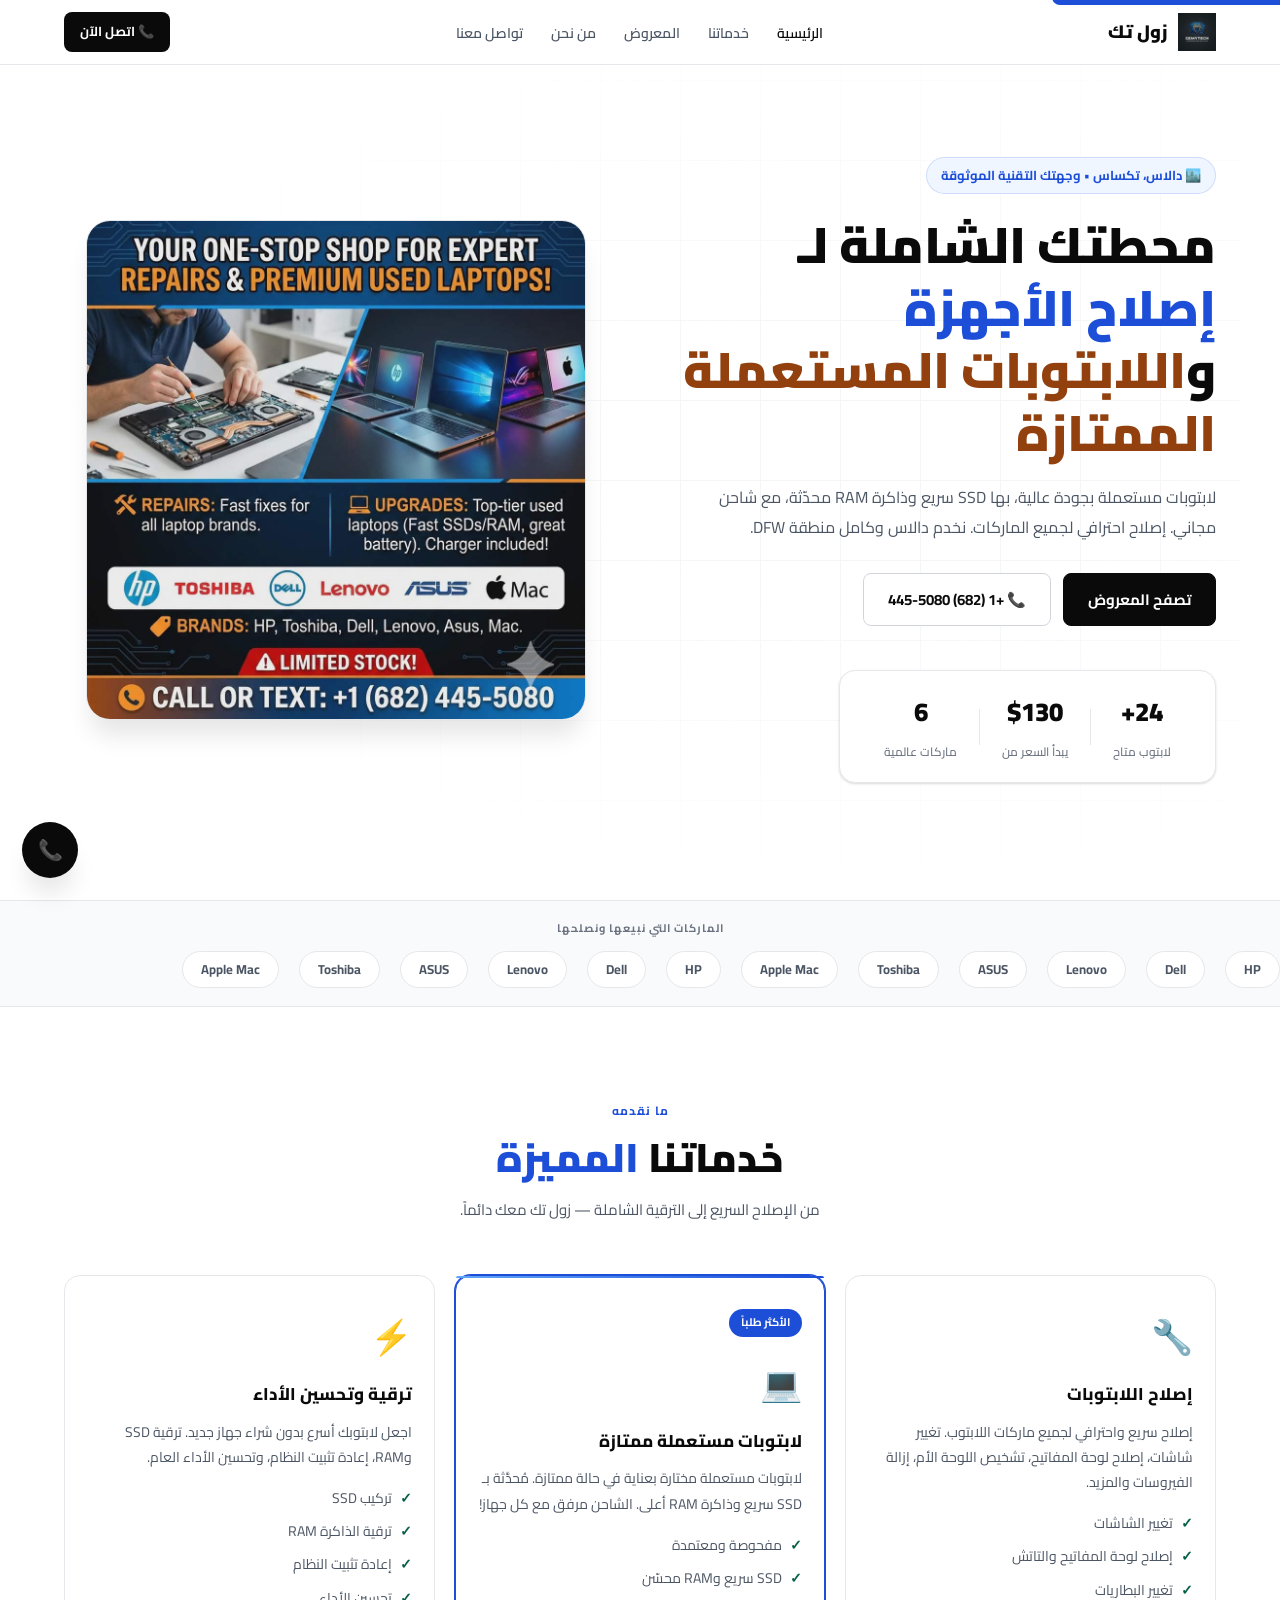
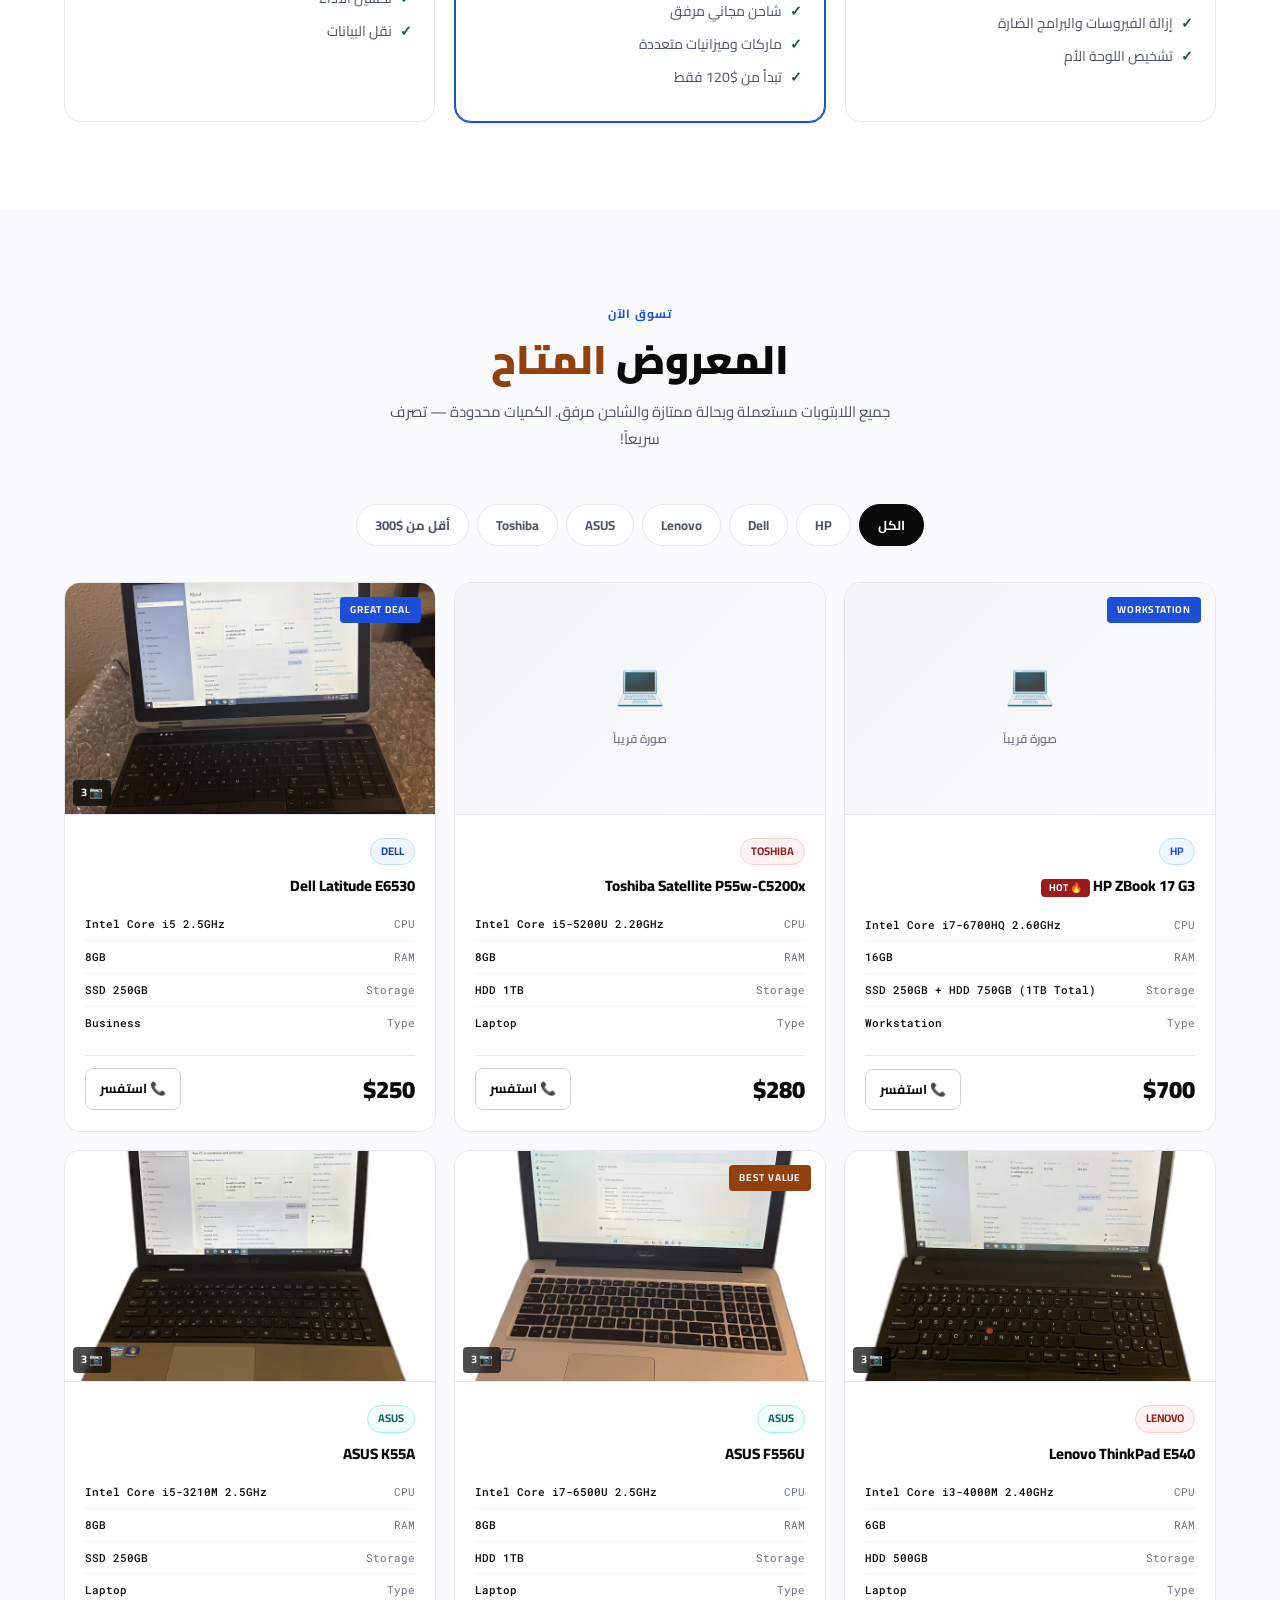
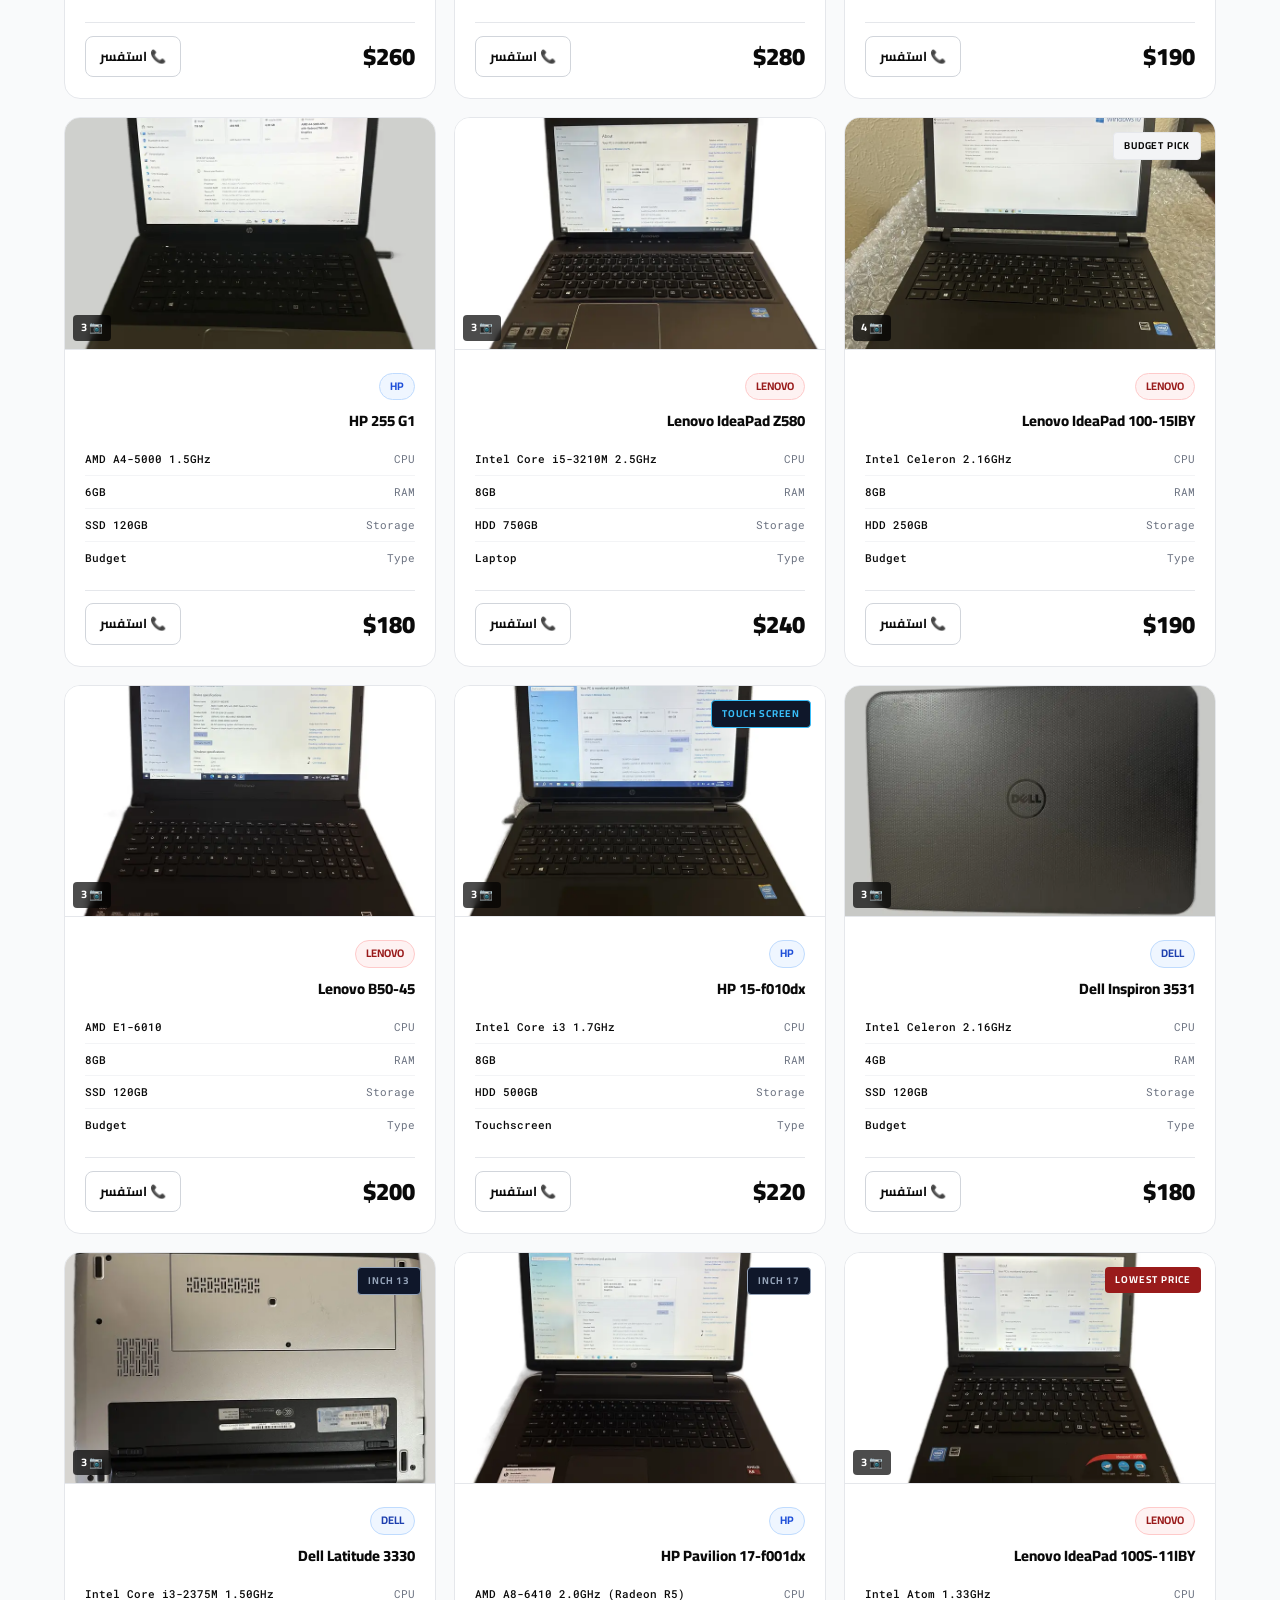
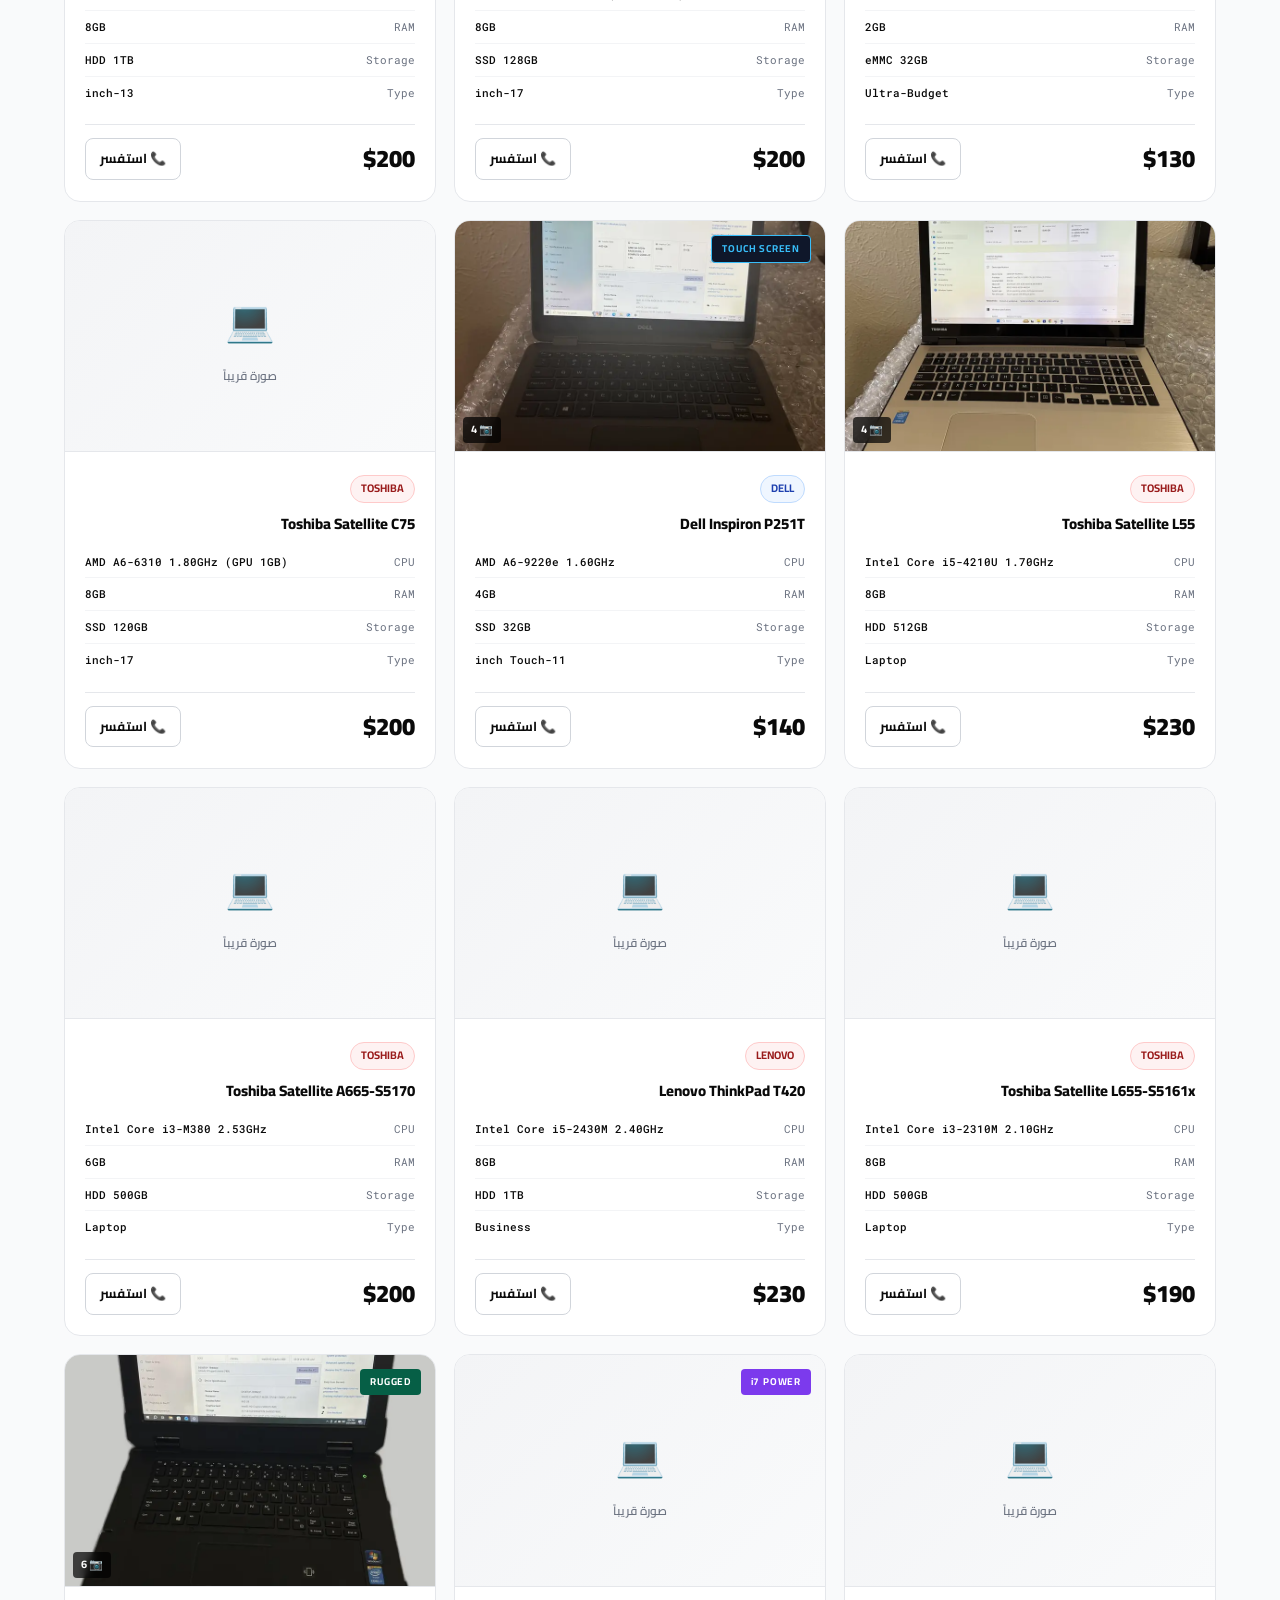
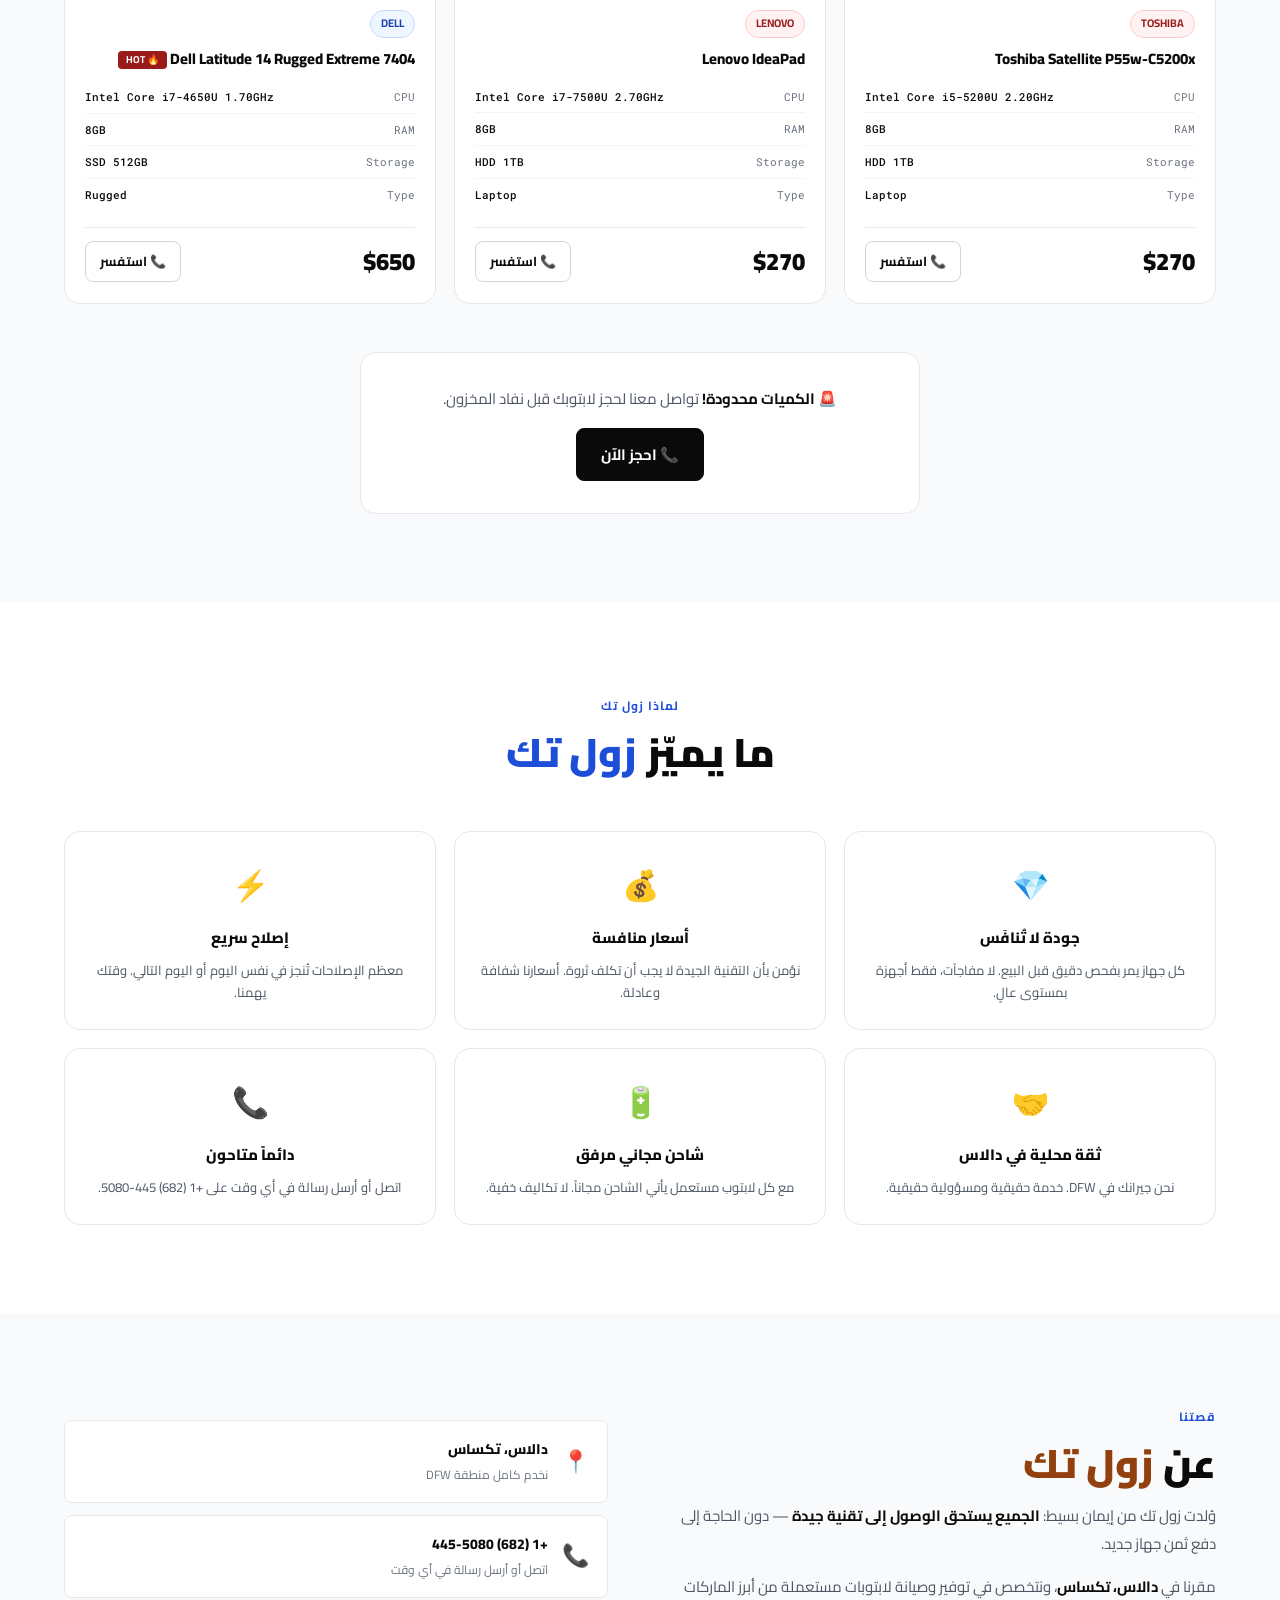
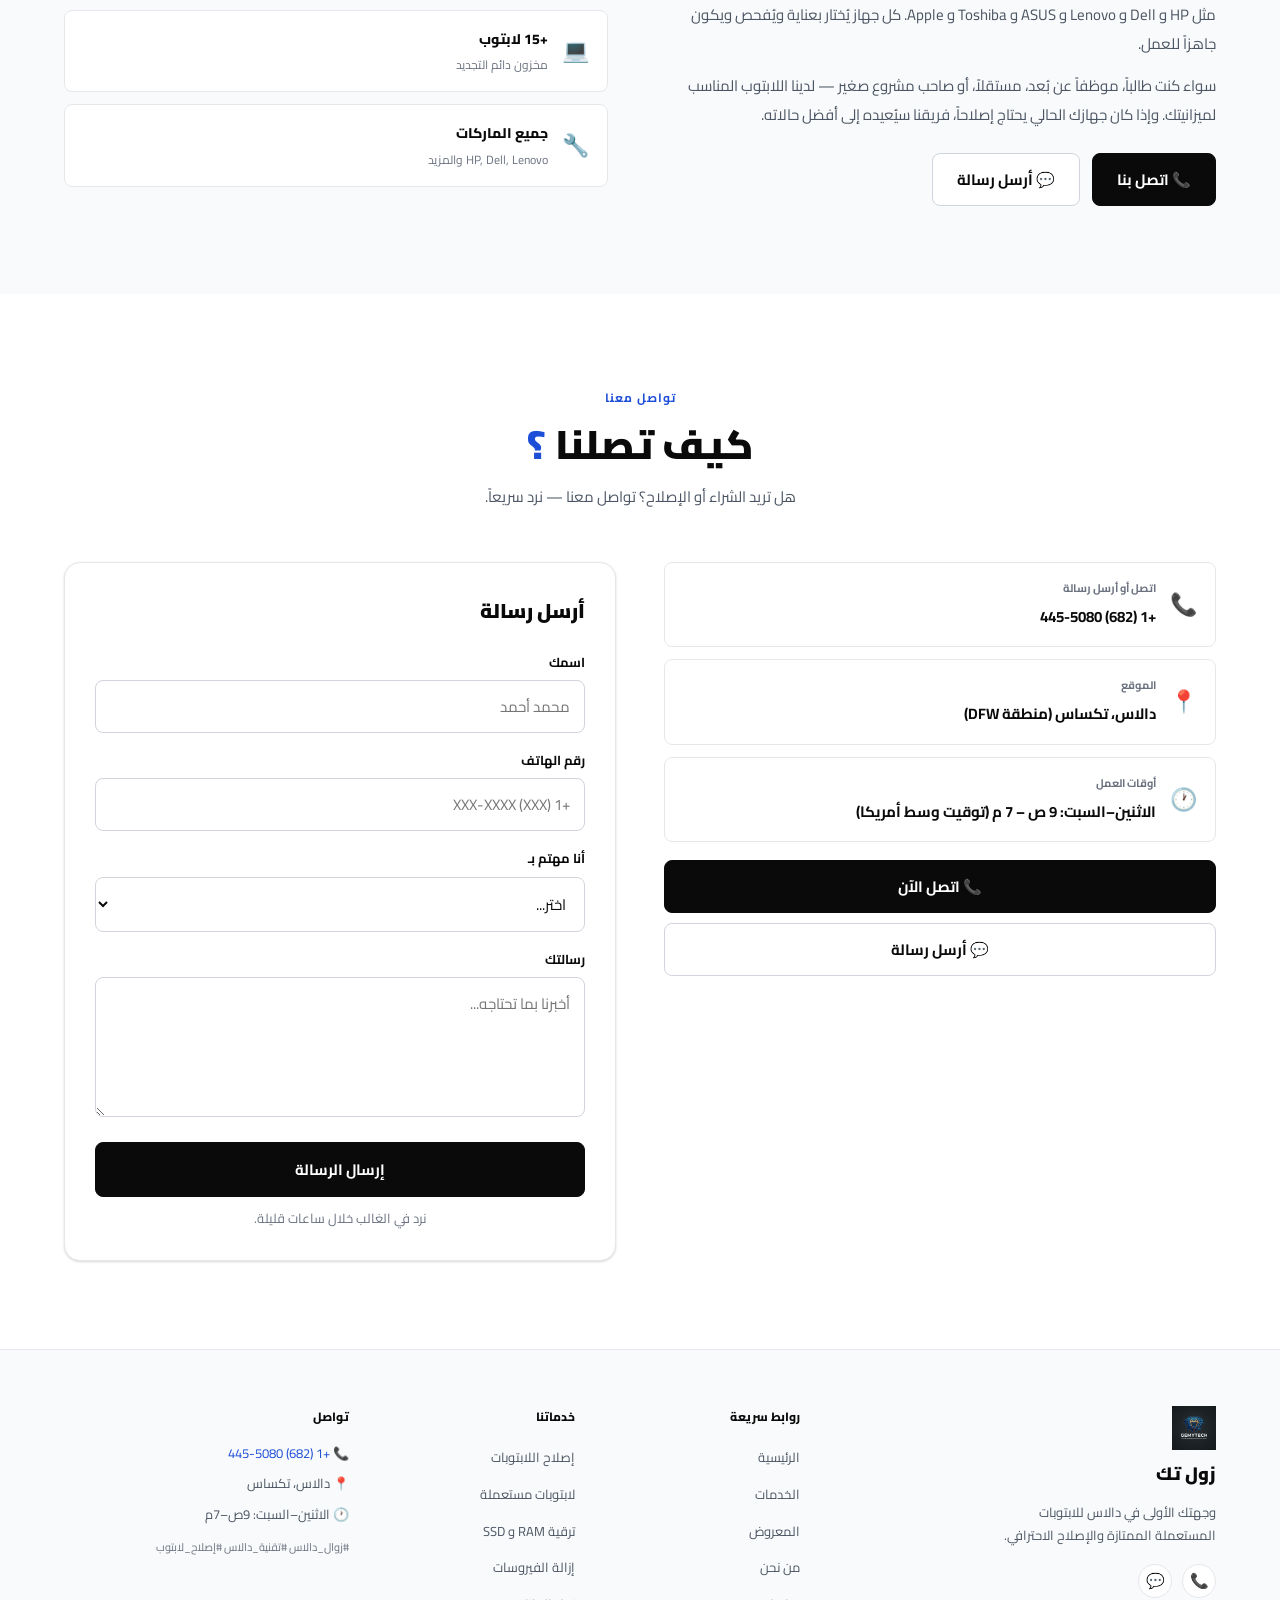
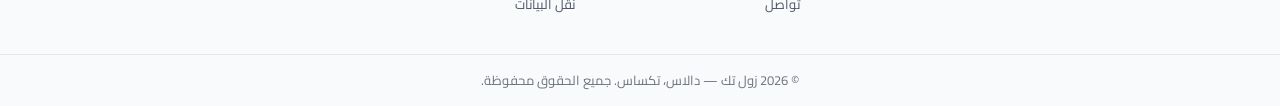
==== commit 730e7b91: "feat: migrate to Headless CMS (Sveltia)" ====
--- a/index.html
+++ b/index.html
@@ -55,12 +55,12 @@
       </div>
       <div class="hero-stats">
         <div class="stat-item">
-          <span class="stat-number">+15</span>
+          <span class="stat-number">24+</span>
           <span class="stat-label">لابتوب متاح</span>
         </div>
         <div class="stat-divider"></div>
         <div class="stat-item">
-          <span class="stat-number">$120</span>
+          <span class="stat-number">$130</span>
           <span class="stat-label">يبدأ السعر من</span>
         </div>
         <div class="stat-divider"></div>
--- a/style.css
+++ b/style.css
@@ -642,10 +642,72 @@
     background: var(--bg);
     border: 1px solid var(--border);
     border-radius: var(--radius-lg);
-    padding: 22px;
+    padding: 0;
+    overflow: hidden;
     transition: all var(--transition);
     position: relative;
     animation: fadeInUp 0.4s ease both;
+}
+
+.laptop-image-container {
+    width: 100%;
+    aspect-ratio: 16/10;
+    background: var(--bg-muted);
+    overflow: hidden;
+    position: relative;
+    border-bottom: 1px solid var(--border);
+}
+
+.laptop-img {
+    width: 100%;
+    height: 100%;
+    object-fit: cover;
+    transition: transform 0.4s ease;
+}
+
+.laptop-card:hover .laptop-img {
+    transform: scale(1.08);
+}
+
+.laptop-card-content {
+    padding: 20px;
+}
+
+.laptop-no-image {
+    background: linear-gradient(135deg, var(--bg-muted) 0%, var(--bg-subtle) 100%);
+}
+
+.no-image-placeholder {
+    display: flex;
+    flex-direction: column;
+    align-items: center;
+    justify-content: center;
+    height: 100%;
+    gap: 8px;
+}
+
+.gallery-count {
+    position: absolute;
+    bottom: 8px;
+    left: 8px;
+    background: rgba(0, 0, 0, 0.7);
+    color: #fff;
+    font-size: 11px;
+    font-weight: 700;
+    padding: 3px 8px;
+    border-radius: 4px;
+    backdrop-filter: blur(4px);
+}
+
+.laptop-card.reveal {
+    opacity: 0;
+    transform: translateY(20px);
+    transition: opacity 0.5s ease, transform 0.5s ease;
+}
+
+.laptop-card.reveal.visible {
+    opacity: 1;
+    transform: translateY(0);
 }
 
 .laptop-card:hover {
@@ -1173,34 +1235,36 @@
     position: fixed;
     bottom: 22px;
     left: 22px;
-    z-index: 999;
+    z-index: 1000;
     background: var(--text);
     color: var(--bg);
-    font-size: 18px;
-    width: 50px;
-    height: 50px;
+    font-size: 20px;
+    width: 56px;
+    height: 56px;
     display: flex;
     align-items: center;
     justify-content: center;
     border-radius: 50%;
-    box-shadow: var(--shadow-lg);
-    transition: all var(--transition);
+    box-shadow: var(--shadow-xl);
+    transition: all 0.4s cubic-bezier(0.175, 0.885, 0.32, 1.275);
     overflow: hidden;
+}
+
+.floating-cta:hover {
+    width: 150px;
+    border-radius: 30px;
+    background: #25D366;
+    color: white;
+    transform: translateY(-5px);
 }
 
 .floating-label {
     display: none;
-    font-size: 13px;
-    font-weight: 700;
+    font-size: 14px;
+    font-weight: 800;
     white-space: nowrap;
     margin-right: 8px;
-    color: var(--bg);
-}
-
-.floating-cta:hover {
-    width: 130px;
-    border-radius: 25px;
-    box-shadow: var(--shadow-xl);
+    color: white;
 }
 
 .floating-cta:hover .floating-label {
